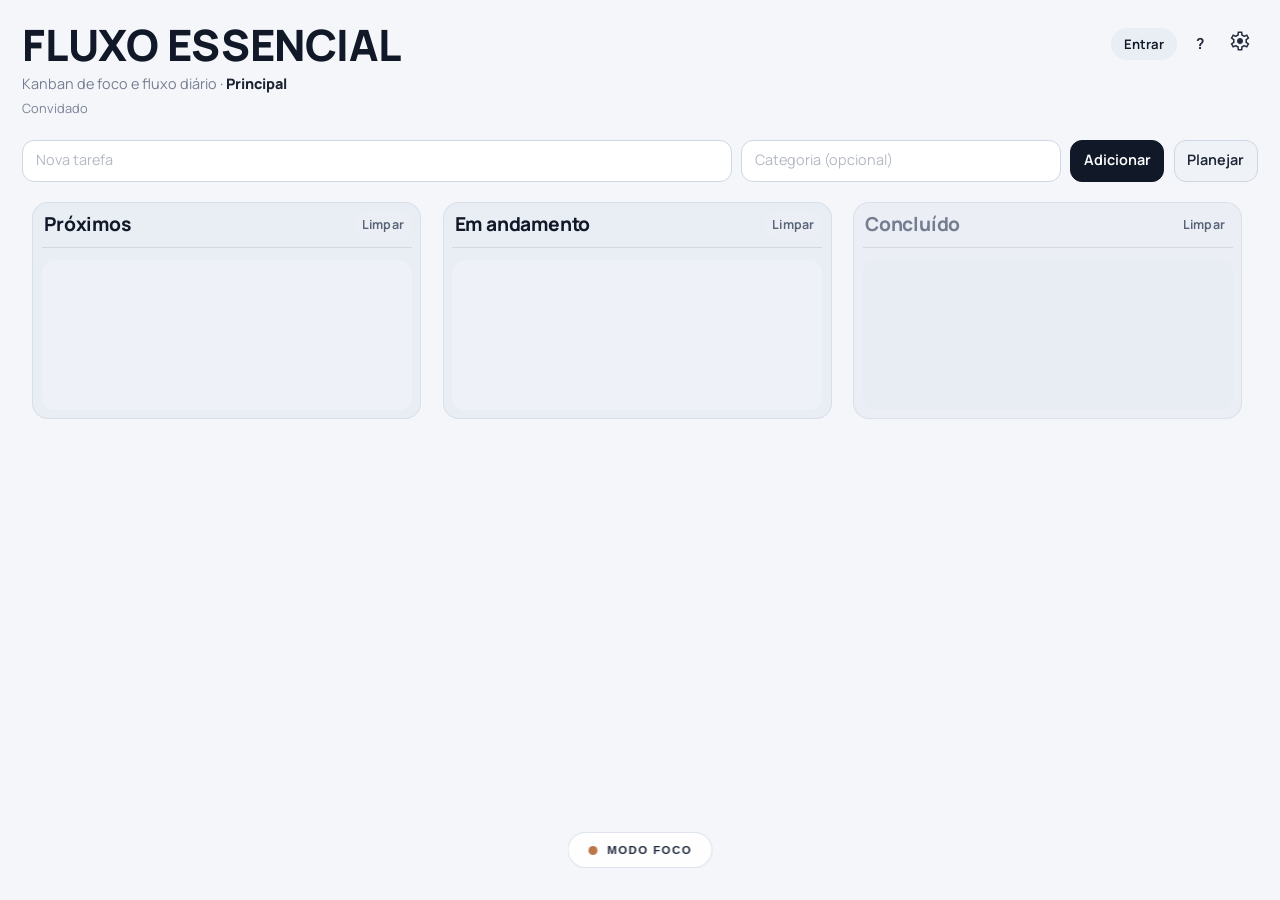
==== index.html @ 1861bd96 "feat: reenable supabase auth and scalable kanban cloud sync" ====
﻿<!doctype html>
<html lang="pt-BR">
<head>
  <meta charset="UTF-8" />
  <meta name="viewport" content="width=device-width, initial-scale=1.0" />
  <title>Fluxo Essencial</title>
  <link rel="preconnect" href="https://fonts.googleapis.com" />
  <link rel="preconnect" href="https://fonts.gstatic.com" crossorigin />
  <link href="https://fonts.googleapis.com/css2?family=Manrope:wght@400;500;600;700;800&display=swap" rel="stylesheet" />
  <link href="https://fonts.googleapis.com/css2?family=Material+Symbols+Outlined:wght@300&display=swap" rel="stylesheet" />
  <link rel="stylesheet" href="style.css" />
</head>
<body>
  <main class="app">
    <div class="app-top">
      <header class="topbar">
        <div>
          <h1>Fluxo Essencial</h1>
          <p class="subtitle">Kanban de foco e fluxo diário · <span id="board-name">Principal</span></p>
          <p id="auth-status" class="auth-status">Convidado</p>
        </div>
        <div class="header-actions">
          <button id="auth-toggle" type="button" class="auth-btn" aria-label="Abrir autenticação">Entrar</button>
          <button id="help-toggle" type="button" class="theme-btn" aria-label="Ajuda" aria-expanded="false">?</button>
          <div class="settings-wrap">
            <button id="settings-toggle" type="button" class="theme-btn" aria-label="Configurações" aria-expanded="false" aria-haspopup="true">
              <span class="material-symbols-outlined">settings</span>
            </button>
            <div id="settings-menu" class="settings-menu" hidden>
              <div class="settings-group">
                <p class="settings-title">Kanban</p>
                <button id="board-toggle" type="button" class="settings-item" aria-label="Abrir tabelas">Tabelas</button>
                <button id="settings-columns-toggle" type="button" class="settings-item" aria-label="Abrir colunas">Colunas</button>
              </div>
              <div class="settings-separator"></div>
              <div class="settings-group">
                <p class="settings-title">Aparência</p>
                <button id="theme-toggle" type="button" class="settings-item" aria-label="Alternar tema" aria-pressed="false">
                  <span id="theme-icon" class="material-symbols-outlined">dark_mode</span>
                  <span>Tema</span>
                  <span id="theme-label" class="settings-theme-state">Dark</span>
                </button>
              </div>
            </div>
          </div>
        </div>
      </header>

      <form id="task-form" class="task-form" autocomplete="off">
        <input id="task-title" name="title" type="text" placeholder="Nova tarefa" maxlength="120" />
        <input id="task-description" name="description" type="text" placeholder="Categoria (opcional)" maxlength="240" />
        <button type="submit">Adicionar</button>
        <button id="ia-generate-btn" type="button">Planejar</button>
      </form>
    </div>

    <div class="app-main-scroll">
      <section class="board" aria-label="Fluxo Essencial">
        <article class="column" data-column="todo">
          <div class="column-head">
            <h2>Próximos</h2>
            <button type="button" class="clear-column-btn" data-action="clear-column" data-column="todo">Limpar</button>
          </div>
          <div class="task-list" id="todo-list"></div>
        </article>

        <article class="column" data-column="inprogress">
          <div class="column-head">
            <h2>Em andamento</h2>
            <button type="button" class="clear-column-btn" data-action="clear-column" data-column="inprogress">Limpar</button>
          </div>
          <div class="task-list" id="inprogress-list"></div>
        </article>

        <article class="column" data-column="done">
          <div class="column-head">
            <h2>Concluído</h2>
            <button type="button" class="clear-column-btn" data-action="clear-column" data-column="done">Limpar</button>
          </div>
          <div class="task-list" id="done-list"></div>
        </article>
      </section>
    </div>

  </main>

  <div class="focus-wrap">
    <button id="focus-toggle" type="button" class="focus-btn" aria-pressed="false">
      <span class="dot"></span>
      <span id="focus-label">Modo Foco</span>
    </button>
  </div>

  <div id="ai-modal-overlay" class="modal-overlay" hidden>
    <section class="ai-modal" role="dialog" aria-modal="true" aria-labelledby="ai-modal-title">
      <div class="ai-modal-head">
        <h2 id="ai-modal-title">Planejar com IA</h2>
        <button id="ai-close-btn" type="button" class="icon-close" aria-label="Fechar modal">×</button>
      </div>
      <p>Descreva o que você quer fazer</p>
      <textarea id="ai-plan-input" rows="7" placeholder="Ex: !criar API (manhã) @joao #backend +05-04-2026; estudar node (noite)"></textarea>
      <div class="ai-modal-actions">
        <button id="ai-cancel-btn" type="button" class="secondary">Cancelar</button>
        <button id="ai-generate-confirm-btn" type="button" class="primary">Adicionar tarefas</button>
      </div>
    </section>
  </div>

  <div id="boards-overlay" class="boards-overlay" hidden>
    <aside class="boards-panel" role="dialog" aria-modal="true" aria-labelledby="boards-title">
      <div class="boards-head">
        <h2 id="boards-title">Tabelas</h2>
        <button id="boards-close" type="button" class="icon-close" aria-label="Fechar tabelas">×</button>
      </div>
      <div id="boards-tables-section">
        <div id="boards-list" class="boards-list"></div>
        <div class="boards-create">
          <input id="new-board-input" type="text" placeholder="Nova tabela" maxlength="60" />
          <button id="create-board-btn" type="button">+ Nova tabela</button>
        </div>
      </div>
      <div id="boards-columns-section" class="boards-columns">
        <h3>Colunas da tabela ativa</h3>
        <div id="columns-list" class="boards-list"></div>
        <div class="boards-create">
          <input id="new-column-input" type="text" placeholder="Nova coluna" maxlength="40" />
          <button id="create-column-btn" type="button">+ Nova coluna</button>
        </div>
      </div>
      <div id="boards-backup-section" class="boards-backup">
        <button id="export-backup-btn" type="button">Exportar backup</button>
        <button id="import-backup-btn" type="button">Importar backup</button>
        <input id="backup-file-input" type="file" accept="application/json" hidden />
      </div>
      <p id="backup-status" class="backup-status" aria-live="polite"></p>
    </aside>
  </div>

  <div id="task-modal-overlay" class="modal-overlay" hidden>
    <section class="ai-modal" role="dialog" aria-modal="true" aria-labelledby="task-modal-title">
      <div class="ai-modal-head">
        <h2 id="task-modal-title">Editar tarefa</h2>
        <button id="task-modal-close" type="button" class="icon-close" aria-label="Fechar edição">×</button>
      </div>
      <div class="task-modal-fields">
        <label>
          Título
          <input id="task-edit-title" type="text" maxlength="120" placeholder="Revisar fluxo de caixa" />
        </label>
        <label>
          Categoria
          <input id="task-edit-category" type="text" maxlength="60" placeholder="Financeiro" />
        </label>
        <label>
          Responsável
          <input id="task-edit-assignee" type="text" maxlength="60" placeholder="ana" />
        </label>
        <label>
          Tags (separe por vírgula)
          <input id="task-edit-tags" type="text" maxlength="120" placeholder="financas, urgente" />
        </label>
        <label>
          Data
          <input id="task-edit-deadline" type="text" maxlength="32" placeholder="02041998" />
        </label>
        <label>
          Finalizado em
          <input id="task-edit-completed-at" type="text" maxlength="32" placeholder="02041998" />
        </label>
        <label>
          Prioridade
          <select id="task-edit-priority">
            <option value="normal">Normal</option>
            <option value="high">Importante</option>
          </select>
        </label>
      </div>
      <div class="ai-modal-actions">
        <button id="task-modal-cancel" type="button" class="secondary">Cancelar</button>
        <button id="task-modal-save" type="button" class="primary">Salvar</button>
      </div>
    </section>
  </div>

  <div id="help-modal-overlay" class="modal-overlay" hidden>
    <section class="ai-modal" role="dialog" aria-modal="true" aria-labelledby="help-modal-title">
      <div class="ai-modal-head">
        <h2 id="help-modal-title">Ajuda rápida</h2>
        <button id="help-close-btn" type="button" class="icon-close" aria-label="Fechar ajuda">×</button>
      </div>
      <ul class="help-list">
        <li>Separe tarefas com <code class="cmd-sep">;</code></li>
        <li>Use <code class="cmd-progress">!</code> no começo para ir para <strong>Em andamento</strong></li>
        <li>Use <code class="cmd-priority">!!</code> para marcar prioridade alta</li>
        <li>Use <code class="cmd-category">(categoria)</code> para definir a categoria</li>
        <li>Use <code class="cmd-assignee">@responsavel</code> para responsável</li>
        <li>Use <code class="cmd-tag">#tag</code> para tags</li>
        <li>Use <code class="cmd-date">+data</code> para Data (DD-MM-AAAA)</li>
      </ul>
      <p class="help-example">Exemplo: <code>!criar API (manhã) @joao #backend +05-04-2026</code></p>
      <div class="help-actions">
        <p class="help-export-note">Gere tarefas automaticamente com IA usando este formato:</p>
        <button id="help-export-prompt-btn" type="button" class="help-export-btn">Copiar prompt para IA</button>
      </div>
    </section>
  </div>

  <div id="auth-modal-overlay" class="modal-overlay" hidden>
    <section class="ai-modal" role="dialog" aria-modal="true" aria-labelledby="auth-modal-title">
      <div class="ai-modal-head">
        <h2 id="auth-modal-title">Entrar</h2>
        <button id="auth-close-btn" type="button" class="icon-close" aria-label="Fechar autenticação">×</button>
      </div>
      <p id="auth-modal-subtitle">Acesse sua conta para sincronizar suas tarefas.</p>
      <form id="auth-form" class="auth-form">
        <label>
          E-mail
          <input id="auth-email" type="email" placeholder="voce@email.com" required />
        </label>
        <label>
          Senha
          <input id="auth-password" type="password" placeholder="••••••••" minlength="6" required />
        </label>
        <p id="auth-error" class="auth-error" aria-live="polite"></p>
      </form>
      <div class="auth-toggle">
        <span id="auth-toggle-text">Ainda não tem conta?</span>
        <button id="auth-mode-btn" type="button">Criar conta</button>
      </div>
      <div class="ai-modal-actions">
        <button id="auth-cancel-btn" type="button" class="secondary">Cancelar</button>
        <button id="auth-submit-btn" type="button" class="primary">Entrar</button>
      </div>
    </section>
  </div>

  <script type="module" src="src/app.js"></script>
</body>
</html>
---- style.css ----
:root {
  --ui-scale: 1;
  --background: #f4f6fa;
  --background-accent: #f4f6fa;
  --surface-low: #e9edf4;
  --surface-card: #ffffff;
  --surface-hover: #f4f7fc;
  --text: #111827;
  --text-muted: #667085;
  --chip-bg: #e3e8f1;
  --primary: #111827;
  --line-soft: #cfd7e4;
  --focus-chip-bg: rgba(255, 255, 255, 0.95);
  --focus-chip-border: #d1d8e5;
  --focus-chip-text: #162033;
  --focus-dot: #b86f3d;
  --list-bg: #eef2f8;
  --list-done-bg: #e8edf4;
  --done-task-bg: #edf2f8;
  --chip-category-bg: #e9edf3;
  --chip-category-text: #344054;
  --chip-assignee-bg: #e4eefc;
  --chip-assignee-text: #1d4f91;
  --chip-tag-bg: #efe8ff;
  --chip-tag-text: #5a3d9a;
  --chip-deadline-bg: #4a3328;
  --chip-deadline-text: #ffc79f;
  --chip-completed-bg: #2e4b34;
  --chip-completed-text: #b9f5c4;
}

* {
  box-sizing: border-box;
}

button {
  transition: background-color 120ms ease, border-color 120ms ease, color 120ms ease;
}

button:focus-visible {
  outline: 2px solid color-mix(in srgb, var(--line-soft) 75%, transparent);
  outline-offset: 2px;
}

[hidden] {
  display: none !important;
}

body {
  margin: 0;
  height: 100vh;
  font-family: "Manrope", sans-serif;
  line-height: 1.45;
  color: var(--text);
  background: var(--background);
  overflow: hidden;
  -webkit-font-smoothing: antialiased;
  -moz-osx-font-smoothing: grayscale;
  text-rendering: optimizeLegibility;
  transition: background-color 0.2s ease, color 0.2s ease;
}

body.dark {
  --background: #111214;
  --background-accent: #111214;
  --surface-low: #1a1b1f;
  --surface-card: #212329;
  --surface-hover: #2a2d34;
  --text: #eef2f8;
  --text-muted: #9ca6b6;
  --chip-bg: #2c313a;
  --primary: #d9dee8;
  --line-soft: #3a3d46;
  --focus-chip-bg: rgba(28, 30, 36, 0.92);
  --focus-chip-border: #3f434d;
  --focus-chip-text: #e5ebf5;
  --focus-dot: #d98a52;
  --list-bg: #1c1e23;
  --list-done-bg: #181a1f;
  --done-task-bg: #1d1f25;
  --chip-category-bg: #2b3240;
  --chip-category-text: #c7d2e5;
  --chip-assignee-bg: #263a56;
  --chip-assignee-text: #a9c8ff;
  --chip-tag-bg: #332c4a;
  --chip-tag-text: #ccb8ff;
  --chip-deadline-bg: #4a3328;
  --chip-deadline-text: #ffc79f;
  --chip-completed-bg: #21402a;
  --chip-completed-text: #9ce4af;
}

.material-symbols-outlined {
  font-variation-settings: "FILL" 0, "wght" 300, "GRAD" 0, "opsz" 24;
}

.app {
  width: min(1280px, 100%);
  margin: 0 auto;
  padding: 1.45rem 1.4rem 6.2rem;
  height: 100vh;
  display: grid;
  grid-template-rows: auto minmax(0, 1fr);
  gap: 0.22rem;
}

.app-top {
  display: grid;
  gap: 0.45rem;
  flex-shrink: 0;
}

.app-main-scroll {
  min-height: 0;
  overflow-y: auto;
  overflow-x: hidden;
  padding-top: 0;
  padding-right: 0.35rem;
  scrollbar-gutter: stable both-edges;
  scrollbar-width: thin;
  scrollbar-color: color-mix(in srgb, var(--line-soft) 38%, transparent) transparent;
}

.app-main-scroll::-webkit-scrollbar {
  width: 8px;
}

.app-main-scroll::-webkit-scrollbar-track {
  background: transparent;
}

.app-main-scroll::-webkit-scrollbar-thumb {
  background: color-mix(in srgb, var(--line-soft) 32%, transparent);
  border-radius: 999px;
  border: 2px solid transparent;
  background-clip: padding-box;
}

.app-main-scroll::-webkit-scrollbar-thumb:hover {
  background: color-mix(in srgb, var(--line-soft) 48%, transparent);
}

.topbar {
  display: flex;
  justify-content: space-between;
  align-items: flex-start;
  flex-wrap: wrap;
  margin-bottom: 0.9rem;
  gap: 0.7rem;
  position: relative;
  z-index: 10;
  background: transparent;
  padding: 0;
}

.header-actions {
  display: inline-flex;
  align-items: center;
  gap: 0.4rem;
}

#help-toggle {
  width: 2rem;
  height: 2rem;
  display: inline-grid;
  place-items: center;
  font-size: 0.95rem;
  font-weight: 700;
  line-height: 1;
  border-radius: 999px;
  background: transparent;
  border: none;
  color: color-mix(in srgb, var(--text) 78%, var(--text-muted));
}

#help-toggle:hover {
  background: color-mix(in srgb, var(--surface-low) 86%, var(--surface-card));
  color: var(--text);
}

h1 {
  margin: 0;
  font-size: clamp(2rem, 2.2vw + 1rem, 2.7rem);
  line-height: 1.04;
  letter-spacing: -0.01em;
  font-weight: 800;
  text-transform: uppercase;
  color: var(--text);
}

.subtitle {
  margin: 0.35rem 0 0;
  font-size: 0.9rem;
  color: color-mix(in srgb, var(--text-muted) 90%, white 10%);
}

.auth-status {
  margin: 0.3rem 0 0;
  font-size: 0.8rem;
  color: color-mix(in srgb, var(--text-muted) 86%, white 8%);
}

#board-name {
  color: color-mix(in srgb, var(--text) 88%, var(--text-muted));
  font-weight: 800;
}

.theme-btn,
.auth-btn {
  border: none;
  border-radius: 999px;
  font: inherit;
  cursor: pointer;
  transition: background-color 0.18s ease, color 0.18s ease;
}

.theme-btn {
  background: transparent;
  color: color-mix(in srgb, var(--text) 78%, var(--text-muted));
  padding: 0.36rem;
  border: none;
}

.theme-btn:hover {
  background: color-mix(in srgb, var(--surface-low) 86%, var(--surface-card));
  color: var(--text);
}

.auth-btn {
  background: var(--surface-low);
  color: color-mix(in srgb, var(--text) 90%, var(--primary));
  padding: 0.42rem 0.82rem;
  font-size: 0.82rem;
  font-weight: 650;
}

.auth-btn:hover {
  background: color-mix(in srgb, var(--surface-low) 78%, var(--surface-card));
}

.settings-wrap {
  position: relative;
}

.settings-menu {
  position: absolute;
  top: calc(100% + 0.35rem);
  right: 0;
  width: 188px;
  padding: 0.42rem;
  border-radius: 12px;
  background: color-mix(in srgb, var(--surface-card) 92%, var(--surface-low));
  border: 1px solid color-mix(in srgb, var(--line-soft) 52%, transparent);
  box-shadow: 0 12px 22px rgba(0, 0, 0, 0.18);
  display: grid;
  gap: 0.32rem;
  z-index: 90;
}

.settings-group {
  display: grid;
  gap: 0.18rem;
}

.settings-title {
  margin: 0;
  padding: 0.12rem 0.36rem 0.14rem;
  font-size: 0.68rem;
  letter-spacing: 0.08em;
  text-transform: uppercase;
  font-weight: 760;
  color: color-mix(in srgb, var(--text) 64%, var(--text-muted));
}

.settings-separator {
  height: 1px;
  background: color-mix(in srgb, var(--line-soft) 52%, transparent);
  z-index: 40;
}

.settings-item {
  border: none;
  border-radius: 8px;
  background: transparent;
  color: color-mix(in srgb, var(--text) 86%, var(--text-muted));
  font: inherit;
  font-size: 0.82rem;
  font-weight: 620;
  line-height: 1.2;
  padding: 0.42rem 0.5rem;
  display: inline-flex;
  align-items: center;
  justify-content: flex-start;
  gap: 0.36rem;
  text-align: left;
  cursor: pointer;
}

.settings-item .material-symbols-outlined {
  font-size: 1rem;
}

.settings-item:hover {
  background: color-mix(in srgb, var(--surface-low) 84%, var(--surface-card));
  color: var(--text);
}

.settings-theme-state {
  margin-left: auto;
  font-size: 0.68rem;
  font-weight: 760;
  letter-spacing: 0.06em;
  text-transform: uppercase;
  color: color-mix(in srgb, var(--text) 70%, var(--text-muted));
}

.task-form {
  display: grid;
  grid-template-columns: minmax(320px, 1fr) minmax(220px, 320px) auto auto;
  gap: 0.58rem;
  margin-bottom: 1rem;
  position: relative;
  z-index: 9;
  background: transparent;
  padding: 0;
}

.task-form input,
.task-form button,
.ghost-btn,
.import-btn {
  border: 1px solid var(--line-soft);
  border-radius: 12px;
  background: var(--surface-card);
  color: var(--text);
  font: inherit;
  font-size: 0.9rem;
  padding: 0.62rem 0.78rem;
}

.task-form input,
.boards-create input,
.board-edit-row input,
.task-edit-input,
.ai-modal textarea,
.auth-form input {
  outline: 1px solid transparent;
}

.task-form input:focus,
.boards-create input:focus,
.board-edit-row input:focus,
.task-edit-input:focus,
.ai-modal textarea:focus,
.auth-form input:focus {
  outline: 1px solid var(--line-soft);
}

.task-form button {
  font-weight: 650;
  color: color-mix(in srgb, var(--text-muted) 88%, white 8%);
  cursor: pointer;
  white-space: nowrap;
}

.task-form button:hover {
  background: var(--surface-hover);
}

body.dark .task-form input {
  background: color-mix(in srgb, var(--surface-low) 90%, var(--surface-card));
  border-color: color-mix(in srgb, var(--line-soft) 42%, transparent);
}

#task-form button[type="submit"] {
  background: var(--text);
  color: var(--surface-card);
  border-color: var(--text);
  transition: background-color 120ms ease, border-color 120ms ease;
}

#task-form button[type="submit"]:hover {
  background: color-mix(in srgb, var(--text) 90%, white 10%);
  border-color: color-mix(in srgb, var(--text) 90%, white 10%);
}

body.dark #task-form button[type="submit"]:hover {
  background: color-mix(in srgb, var(--text) 88%, black 12%);
  border-color: color-mix(in srgb, var(--text) 88%, black 12%);
}

#task-form button[type="submit"]:active {
  background: color-mix(in srgb, var(--text) 90%, black 10%);
  border-color: color-mix(in srgb, var(--text) 90%, black 10%);
}

#task-form button[type="submit"]:focus-visible {
  outline: 2px solid color-mix(in srgb, var(--line-soft) 80%, transparent);
  outline-offset: 2px;
}

#ia-generate-btn {
  background: color-mix(in srgb, var(--surface-low) 72%, var(--surface-card));
  color: color-mix(in srgb, var(--text) 84%, var(--text-muted));
}

body.dark #ia-generate-btn {
  border-color: color-mix(in srgb, var(--line-soft) 42%, transparent);
}

#ia-generate-btn:hover {
  background: color-mix(in srgb, var(--surface-low) 86%, var(--surface-card));
  color: var(--text);
}

body.dark #ia-generate-btn:hover {
  background: color-mix(in srgb, var(--surface-low) 78%, var(--surface-card));
  color: var(--text);
}

.data-actions {
  display: flex;
  justify-content: flex-end;
  gap: 0.55rem;
  margin: 0 0 1.15rem;
}

.ghost-btn,
.import-btn {
  border-radius: 999px;
  font-size: 0.8rem;
  font-weight: 640;
  color: color-mix(in srgb, var(--text) 88%, var(--text-muted));
  cursor: pointer;
}

.import-btn {
  display: inline-flex;
  align-items: center;
  gap: 0.35rem;
}

.ghost-btn:hover,
.import-btn:hover {
  background: color-mix(in srgb, var(--surface-low) 74%, var(--surface-card));
}

.board {
  display: grid;
  grid-template-columns: repeat(3, minmax(280px, 1fr));
  gap: 1.35rem;
  align-items: start;
  overflow: visible;
  padding-bottom: 1.4rem;
}

.help-list {
  margin: 0.4rem 0 0;
  padding-left: 1.1rem;
  display: grid;
  gap: 0.3rem;
  font-size: 0.9rem;
  color: color-mix(in srgb, var(--text-muted) 86%, var(--text));
}

.help-list code,
.help-example code {
  font-family: "Manrope", sans-serif;
  font-weight: 700;
  background: color-mix(in srgb, var(--surface-card) 85%, var(--surface-low));
  padding: 0.05rem 0.3rem;
  border-radius: 6px;
}

.help-list .cmd-sep {
  color: color-mix(in srgb, var(--text) 84%, var(--text-muted));
}

.help-list .cmd-progress,
.help-list .cmd-priority {
  color: color-mix(in srgb, #c64f5b 72%, var(--text));
}

.help-list .cmd-category {
  color: var(--chip-category-text);
  background: var(--chip-category-bg);
}

.help-list .cmd-assignee {
  color: var(--chip-assignee-text);
  background: var(--chip-assignee-bg);
}

.help-list .cmd-tag {
  color: var(--chip-tag-text);
  background: var(--chip-tag-bg);
}

.help-list .cmd-date {
  color: var(--chip-deadline-text);
  background: var(--chip-deadline-bg);
}

.help-example {
  margin: 0.7rem 0 0;
  font-size: 0.86rem;
  color: color-mix(in srgb, var(--text-muted) 80%, var(--text));
}

.help-actions {
  margin-top: 0.9rem;
  display: flex;
  flex-direction: column;
  align-items: flex-start;
  gap: 0.45rem;
}

.help-export-note {
  margin: 0;
  font-size: 0.82rem;
  color: color-mix(in srgb, var(--text-muted) 84%, var(--text));
}

.help-export-btn {
  border: none;
  border-radius: 10px;
  background: color-mix(in srgb, var(--surface-low) 86%, var(--surface-card));
  color: color-mix(in srgb, var(--text) 88%, var(--text-muted));
  font: inherit;
  font-size: 0.84rem;
  font-weight: 660;
  padding: 0.5rem 0.75rem;
  cursor: pointer;
}

.help-export-btn:hover {
  background: color-mix(in srgb, var(--surface-low) 74%, var(--surface-card));
  color: var(--text);
}

.column {
  display: flex;
  flex-direction: column;
  gap: 0.72rem;
  padding: 0.52rem;
  border-radius: 16px;
  background: var(--surface-low);
  border: 1px solid color-mix(in srgb, var(--line-soft) 62%, transparent);
  box-shadow: none;
  min-height: 0;
}

.column-head {
  display: flex;
  align-items: center;
  justify-content: space-between;
  gap: 0.6rem;
  padding-bottom: 0.52rem;
  border-bottom: 1px solid color-mix(in srgb, var(--line-soft) 56%, transparent);
}

body:not(.dark) .column-head {
  border-bottom-color: color-mix(in srgb, var(--line-soft) 86%, transparent);
}

.column h2 {
  margin: 0;
  padding: 0 0.15rem;
  font-size: 1.2rem;
  font-weight: 760;
  letter-spacing: -0.01em;
  text-transform: none;
  color: var(--text);
}

.column[data-column="inprogress"] h2 {
  color: var(--text);
}

.column[data-column="inprogress"] {
  border-color: color-mix(in srgb, var(--line-soft) 62%, transparent);
}

.column[data-column="done"] h2 {
  color: color-mix(in srgb, var(--text-muted) 92%, var(--text));
  opacity: 0.84;
}

.column[data-column="inprogress"] .task-list {
  border: none;
  box-shadow: none;
}

body.dark .column {
  background: color-mix(in srgb, var(--surface-low) 90%, var(--surface-card));
  border-color: #2b2f37;
}

body.dark .task-list {
  background: color-mix(in srgb, var(--surface-low) 90%, var(--surface-card));
  box-shadow: none;
}

.column[data-column="done"] {
  background: color-mix(in srgb, var(--surface-low) 86%, var(--background));
  border-color: color-mix(in srgb, var(--line-soft) 56%, transparent);
  box-shadow: none;
}

body.dark .column[data-column="done"] {
  background: color-mix(in srgb, var(--surface-low) 90%, var(--surface-card));
  border-color: #2b2f37;
}

.task-list {
  min-height: 0;
  height: auto;
  background: var(--list-bg);
  border-radius: 13px;
  padding: 1rem;
  display: flex;
  flex-direction: column;
  gap: 0.72rem;
  position: relative;
  border: none;
  box-shadow: none;
  overflow: visible;
}

.task-list:empty {
  min-height: 150px;
}

.task-list.task-list-capped {
  overflow-y: auto;
  overflow-x: hidden;
  scrollbar-width: thin;
  scrollbar-color: color-mix(in srgb, var(--line-soft) 36%, transparent) transparent;
}

.task-list.task-list-capped::-webkit-scrollbar {
  width: 6px;
}

.task-list.task-list-capped::-webkit-scrollbar-track {
  background: transparent;
}

.task-list.task-list-capped::-webkit-scrollbar-thumb {
  background: color-mix(in srgb, var(--line-soft) 32%, transparent);
  border-radius: 999px;
}

.task-list.task-list-capped::-webkit-scrollbar-thumb:hover {
  background: color-mix(in srgb, var(--line-soft) 48%, transparent);
}

.column[data-column="done"] .task-list {
  background: var(--list-done-bg);
}

body.dark .column[data-column="done"] .task-list {
  background: color-mix(in srgb, var(--surface-low) 90%, var(--surface-card));
}

.task-list.drag-over {
  background: color-mix(in srgb, var(--surface-low) 66%, var(--surface-card));
}

.task {
  background: var(--surface-card);
  border-radius: 10px;
  padding: 0.8rem 0.85rem;
  cursor: grab;
  border: 1px solid color-mix(in srgb, var(--line-soft) 72%, transparent);
  box-shadow: 0 1px 3px rgba(15, 23, 40, 0.06);
  transition: background-color 0.15s ease, border-color 0.15s ease;
}

.task:hover {
  background: var(--surface-hover);
  border-color: color-mix(in srgb, var(--line-soft) 95%, transparent);
}

body.dark .task {
  background: color-mix(in srgb, var(--surface-low) 82%, var(--surface-card));
  border-color: color-mix(in srgb, var(--line-soft) 72%, transparent);
  box-shadow: none;
}

body.dark .task:hover {
  background: color-mix(in srgb, var(--surface-low) 76%, var(--surface-card));
  border-color: color-mix(in srgb, var(--line-soft) 88%, transparent);
}

.column[data-column="done"] .task {
  background: var(--done-task-bg);
}

body.dark .column[data-column="done"] .task {
  background: color-mix(in srgb, var(--surface-low) 82%, var(--surface-card));
  border-color: color-mix(in srgb, var(--line-soft) 72%, transparent);
}

body.dark .column[data-column="done"] .task:hover {
  background: color-mix(in srgb, var(--surface-low) 76%, var(--surface-card));
  border-color: color-mix(in srgb, var(--line-soft) 88%, transparent);
}

.column[data-column="done"] .task-title {
  color: color-mix(in srgb, var(--text-muted) 82%, var(--text));
  opacity: 0.9;
}

.column[data-column="done"] .task-chip {
  opacity: 0.66;
}

.task.dragging {
  transform: scale(0.985);
  opacity: 0.78;
}

.task.drop-indicator {
  position: relative;
}

.task.drop-indicator::before {
  content: "";
  position: absolute;
  left: 0.3rem;
  right: 0.3rem;
  top: -0.4rem;
  height: 3px;
  border-radius: 999px;
  background: color-mix(in srgb, var(--primary) 86%, var(--text));
}

.task-list.drop-at-end::after {
  content: "";
  display: block;
  height: 3px;
  border-radius: 999px;
  background: color-mix(in srgb, var(--primary) 86%, var(--text));
}

.task-title {
  margin: 0;
  font-size: 1rem;
  line-height: 1.35;
  font-weight: 700;
}

.task-title-btn {
  width: 100%;
  border: none;
  padding: 0;
  margin: 0;
  background: transparent;
  text-align: left;
  color: inherit;
  cursor: pointer;
}

.task-meta {
  margin-top: 0.52rem;
  display: flex;
  flex-wrap: wrap;
  gap: 0.3rem;
}

.task-chip {
  display: inline-flex;
  align-items: center;
  padding: 0.26rem 0.46rem;
  border-radius: 999px;
  font-size: 0.68rem;
  line-height: 1;
  letter-spacing: 0.02em;
  color: var(--chip-category-text);
  background: var(--chip-category-bg);
  border: 1px solid color-mix(in srgb, var(--line-soft) 62%, transparent);
  font-weight: 700;
}

.task-category {
  text-transform: uppercase;
}

.task-assignee {
  color: var(--chip-assignee-text);
  background: var(--chip-assignee-bg);
}

.task-tag {
  color: var(--chip-tag-text);
  background: var(--chip-tag-bg);
}

.task-deadline {
  color: var(--chip-deadline-text);
  background: var(--chip-deadline-bg);
}

.task-completed-date {
  color: var(--chip-completed-text);
  background: var(--chip-completed-bg);
}

.task-edit-row {
  display: flex;
  gap: 0.38rem;
}

.task-edit-input {
  flex: 1;
  border: none;
  border-radius: 8px;
  background: color-mix(in srgb, var(--surface-low) 90%, var(--surface-card));
  color: var(--text);
  font: inherit;
  font-size: 0.9rem;
  padding: 0.45rem 0.55rem;
}

.task-edit-row button {
  border: none;
  border-radius: 8px;
  background: color-mix(in srgb, var(--surface-low) 88%, var(--surface-card));
  color: color-mix(in srgb, var(--primary) 88%, var(--text));
  font: inherit;
  font-size: 0.78rem;
  padding: 0.34rem 0.5rem;
  cursor: pointer;
}

.task-edit-row button:hover {
  background: color-mix(in srgb, var(--surface-low) 76%, var(--surface-card));
}

.task.done .task-title {
  text-decoration: line-through;
  opacity: 0.52;
}

.task-actions {
  margin-top: 0.7rem;
  display: flex;
  gap: 0.32rem;
  opacity: 0;
  pointer-events: none;
  transition: opacity 0.18s ease;
}

.task:hover .task-actions,
.task:focus-within .task-actions {
  opacity: 1;
  pointer-events: auto;
}

.task-actions button {
  border: none;
  background: color-mix(in srgb, var(--surface-low) 84%, var(--surface-card));
  color: var(--text);
  border-radius: 8px;
  padding: 0.28rem 0.48rem;
  font-size: 0.77rem;
  cursor: pointer;
}

.task-actions button:hover {
  background: color-mix(in srgb, var(--surface-low) 68%, var(--surface-card));
}

.task-actions button:active {
  background: color-mix(in srgb, var(--surface-low) 60%, var(--surface-card));
}

.task-actions .delete {
  color: #c35763;
}

.task-actions .delete:hover,
.task-actions .delete:active {
  color: #d46572;
}

.task-actions .comment {
  font-size: 0.8rem;
  opacity: 0.82;
  padding: 0.22rem 0.38rem;
  line-height: 1;
}

.task-actions .comment:hover {
  opacity: 1;
}

.task-comments {
  display: none;
  margin-top: 0.6rem;
  padding-top: 0.55rem;
  border-top: 1px solid color-mix(in srgb, var(--line-soft) 52%, transparent);
  gap: 0.45rem;
}

.task-comments.open {
  display: grid;
}

.task-comments-list {
  display: grid;
  gap: 0.3rem;
}

.task-comment-item {
  margin: 0;
  display: grid;
  grid-template-columns: minmax(0, 1fr) auto;
  align-items: start;
  gap: 0.4rem;
}

.task-comment-text,
.task-comment-empty {
  margin: 0;
  font-size: 0.78rem;
  color: color-mix(in srgb, var(--text) 84%, var(--text-muted));
}

.task-comment-delete {
  border: none;
  border-radius: 6px;
  background: transparent;
  color: color-mix(in srgb, var(--text-muted) 82%, var(--text));
  font: inherit;
  font-size: 0.82rem;
  line-height: 1;
  padding: 0.08rem 0.24rem;
  cursor: pointer;
}

.task-comment-delete:hover {
  background: color-mix(in srgb, var(--surface-low) 84%, var(--surface-card));
  color: #c35b67;
}

.task-comment-mention {
  display: inline-flex;
  align-items: center;
  padding: 0.1rem 0.34rem;
  border-radius: 999px;
  background: var(--chip-assignee-bg);
  color: var(--chip-assignee-text);
  font-weight: 700;
  line-height: 1.1;
}

.task-comment-form {
  display: grid;
  grid-template-columns: minmax(0, 1fr) auto;
  gap: 0.35rem;
}

.task-comment-input-wrap {
  display: inline-flex;
  align-items: center;
  gap: 0.32rem;
  border-radius: 8px;
  background: color-mix(in srgb, var(--surface-low) 88%, var(--surface-card));
  padding: 0 0.4rem;
}

.task-comment-prefix {
  font-size: 0.8rem;
  font-weight: 700;
  color: color-mix(in srgb, var(--text) 72%, var(--text-muted));
}

.task-comment-assignee {
  border: none;
  background: transparent;
  color: var(--text);
  font: inherit;
  font-size: 0.78rem;
  width: 4.6rem;
  padding: 0.38rem 0 0.38rem 0.02rem;
  outline: 1px solid transparent;
}

.task-comment-input {
  border: none;
  border-radius: 8px;
  background: transparent;
  color: var(--text);
  font: inherit;
  font-size: 0.8rem;
  padding: 0.38rem 0.1rem;
  outline: 1px solid transparent;
  width: 100%;
}

.task-comment-assignee::placeholder,
.task-comment-input::placeholder {
  color: color-mix(in srgb, var(--text-muted) 88%, var(--text));
}

.task-comment-input:focus {
  outline: none;
}

.task-comment-input-wrap:focus-within {
  outline: 1px solid color-mix(in srgb, var(--line-soft) 72%, transparent);
}

.task-comment-form button {
  border: none;
  border-radius: 8px;
  background: color-mix(in srgb, var(--surface-low) 84%, var(--surface-card));
  color: color-mix(in srgb, var(--text) 88%, var(--text-muted));
  font: inherit;
  font-size: 0.75rem;
  font-weight: 640;
  padding: 0.3rem 0.45rem;
  cursor: pointer;
}

.task-comment-form button:hover {
  background: color-mix(in srgb, var(--surface-low) 70%, var(--surface-card));
  color: var(--text);
}

.task.priority-high .task-title {
  color: #ce5f6d;
}

.task-delete-confirm {
  margin-top: 0.5rem;
  display: none;
  align-items: center;
  justify-content: flex-end;
  gap: 0.35rem;
  font-size: 0.78rem;
  color: color-mix(in srgb, var(--text-muted) 88%, var(--text));
}

.task-delete-confirm.show {
  display: flex;
}

.task-delete-confirm button {
  border: none;
  border-radius: 8px;
  background: color-mix(in srgb, var(--surface-low) 88%, var(--surface-card));
  color: color-mix(in srgb, var(--primary) 88%, var(--text));
  font: inherit;
  font-size: 0.74rem;
  padding: 0.28rem 0.45rem;
  cursor: pointer;
}

.task-delete-confirm button:hover {
  background: color-mix(in srgb, var(--surface-low) 74%, var(--surface-card));
}

.task-delete-confirm .danger {
  color: #a34a58;
}

body:not(.dark) .task-edit-row button,
body:not(.dark) .task-actions button,
body:not(.dark) .task-delete-confirm button {
  background: #dde4ee;
  border: 1px solid #c7d0dc;
  color: #1b2431;
}

body:not(.dark) .task-edit-row button:hover,
body:not(.dark) .task-actions button:hover,
body:not(.dark) .task-delete-confirm button:hover {
  background: #d2dbe8;
  border-color: #b8c3d2;
}

body:not(.dark) .task-actions button:active,
body:not(.dark) .task-delete-confirm button:active {
  background: #c7d2e0;
  border-color: #acb9ca;
}

body:not(.dark) .task-actions .delete,
body:not(.dark) .task-delete-confirm .danger {
  color: #b54352;
}

.focus-wrap {
  position: fixed;
  bottom: 2rem;
  left: 50%;
  transform: translateX(-50%) scale(var(--ui-scale));
  transform-origin: bottom center;
  z-index: 120;
}

.focus-btn {
  border: 1px solid color-mix(in srgb, var(--focus-chip-border) 72%, transparent);
  background: color-mix(in srgb, var(--focus-chip-bg) 92%, transparent);
  backdrop-filter: blur(8px);
  border-radius: 18px;
  padding: 0.68rem 1.22rem;
  display: inline-flex;
  align-items: center;
  gap: 0.64rem;
  text-transform: uppercase;
  letter-spacing: 0.12em;
  font-size: 0.72rem;
  font-weight: 760;
  color: color-mix(in srgb, var(--focus-chip-text) 88%, var(--text-muted));
  cursor: pointer;
  transition: background-color 0.2s ease, border-color 0.2s ease, color 0.2s ease;
}

.focus-btn:hover {
  background: color-mix(in srgb, var(--focus-chip-bg) 86%, var(--surface-card));
  border-color: color-mix(in srgb, var(--focus-chip-border) 64%, transparent);
}

.focus-btn.active {
  background: color-mix(in srgb, var(--focus-chip-bg) 88%, var(--surface-low));
  border-color: color-mix(in srgb, var(--focus-chip-border) 72%, transparent);
  color: color-mix(in srgb, var(--focus-chip-text) 86%, var(--text-muted));
}

.focus-btn .dot {
  width: 9px;
  height: 9px;
  border-radius: 50%;
  background: var(--focus-dot);
  opacity: 0.95;
}

.focus-btn.active .dot {
  background: color-mix(in srgb, var(--text-muted) 72%, var(--focus-chip-border));
  opacity: 0.85;
}

body.focus-mode .task {
  opacity: 1;
  filter: none;
}

body.focus-mode .task-form,
body.focus-mode .data-actions,
body.focus-mode .clear-column-btn {
  display: none;
}

body.focus-mode .topbar {
  filter: blur(2px);
  opacity: 0.72;
  pointer-events: none;
  transition: filter 0.2s ease, opacity 0.2s ease;
}

body.focus-mode .board {
  grid-template-columns: minmax(320px, 760px);
  justify-content: center;
}

body.focus-mode .focus-wrap {
  filter: none;
  opacity: 1;
  transition: opacity 0.2s ease;
}

body.focus-mode .focus-btn {
  background: color-mix(in srgb, var(--focus-chip-bg) 92%, var(--surface-card));
  border-color: color-mix(in srgb, var(--focus-chip-border) 92%, var(--text));
  color: color-mix(in srgb, var(--focus-chip-text) 88%, var(--text-muted));
  box-shadow: 0 6px 18px rgba(0, 0, 0, 0.32);
}

body.focus-mode .column {
  display: none;
}

body.focus-mode .column[data-column="inprogress"],
body.focus-mode .column[data-focus-main="true"] {
  display: flex;
}

body.focus-mode .column[data-column="inprogress"] h2::after,
body.focus-mode .column[data-focus-main="true"] h2::after {
  content: " · foco";
  font-size: 0.72em;
  letter-spacing: 0.1em;
  color: color-mix(in srgb, var(--primary) 72%, var(--text));
}

.focus-btn.pulse {
  animation: focusPulse 300ms ease-out;
}

.modal-overlay {
  position: fixed;
  inset: 0;
  background: rgba(7, 10, 15, 0.62);
  backdrop-filter: blur(2px);
  display: flex;
  align-items: center;
  justify-content: center;
  padding: 1rem;
  z-index: 50;
}

.modal-overlay[hidden],
.boards-overlay[hidden] {
  display: none !important;
}

.boards-overlay {
  position: fixed;
  inset: 0;
  background: rgba(7, 10, 15, 0.5);
  backdrop-filter: blur(1px);
  z-index: 45;
}

.boards-panel {
  position: absolute;
  top: 1rem;
  right: 1.1rem;
  width: min(360px, calc(100vw - 2rem));
  border-radius: 14px;
  background: color-mix(in srgb, var(--surface-card) 92%, var(--surface-low));
  border: 1px solid color-mix(in srgb, var(--line-soft) 36%, transparent);
  padding: 0.8rem;
  box-shadow: 0 14px 28px rgba(6, 10, 8, 0.16);
  font-size: 0.92rem;
  line-height: 1.35;
}

.boards-head {
  display: flex;
  align-items: center;
  justify-content: space-between;
  margin-bottom: 0.5rem;
}

.boards-head h2 {
  margin: 0;
  font-size: 0.78rem;
  text-transform: uppercase;
  letter-spacing: 0.11em;
  font-weight: 760;
  color: color-mix(in srgb, var(--text) 74%, transparent);
}

.clear-column-btn {
  border: none;
  border-radius: 10px;
  background: color-mix(in srgb, var(--surface-low) 90%, var(--surface-card));
  color: color-mix(in srgb, var(--text-muted) 86%, var(--text));
  font: inherit;
  font-size: 0.78rem;
  font-weight: 680;
  letter-spacing: 0.02em;
  padding: 0.24rem 0.48rem;
  cursor: pointer;
}

.clear-column-btn:hover {
  background: color-mix(in srgb, var(--surface-low) 70%, var(--surface-card));
  color: var(--text);
}

.clear-column-btn:active {
  background: color-mix(in srgb, var(--surface-low) 64%, var(--surface-card));
}

.clear-column-btn.confirming {
  color: #8a5757;
}

.boards-list {
  display: flex;
  flex-direction: column;
  gap: 0.34rem;
  margin-bottom: 0.55rem;
  max-height: 44vh;
  overflow-y: auto;
  overflow-x: hidden;
}

.board-item {
  display: grid;
  grid-template-columns: minmax(0, 1fr) auto;
  gap: 0.35rem;
  align-items: center;
  border-radius: 10px;
  padding: 0.16rem;
}

.board-item.active-table {
  padding: 0.24rem;
}

.board-item button {
  border: none;
  border-radius: 9px;
  background: var(--surface-low);
  color: var(--text);
  font: inherit;
  font-size: 0.92rem;
  font-weight: 620;
  line-height: 1.3;
  padding: 0.44rem 0.55rem;
  text-align: left;
  cursor: pointer;
}

.board-item button:hover {
  background: color-mix(in srgb, var(--surface-low) 76%, var(--surface-card));
}

.board-select:hover {
  background: color-mix(in srgb, var(--surface-low) 72%, var(--surface-card));
}

.board-item button.active {
  font-weight: 720;
}

.board-actions {
  display: inline-flex;
  gap: 0.3rem;
}

.board-actions button {
  padding: 0.34rem 0.42rem;
  font-size: 0.76rem;
  font-weight: 640;
}

.board-actions button:hover {
  background: color-mix(in srgb, var(--surface-low) 76%, var(--surface-card));
}

.board-actions button[data-action="delete"],
.board-actions button[data-action="delete-column"] {
  color: #8a5757;
}

.board-actions button:disabled {
  opacity: 0.45;
  cursor: not-allowed;
}

.board-edit-row {
  display: flex;
  gap: 0.35rem;
}

.board-edit-row input {
  flex: 1;
  border: none;
  border-radius: 9px;
  background: var(--surface-low);
  color: var(--text);
  font: inherit;
  font-size: 0.92rem;
  line-height: 1.3;
  padding: 0.42rem 0.55rem;
}

.board-delete-confirm {
  margin-top: 0.2rem;
  display: flex;
  justify-content: flex-end;
  gap: 0.3rem;
  grid-column: 1 / -1;
}

.board-delete-confirm button {
  border: none;
  border-radius: 8px;
  background: var(--surface-low);
  color: var(--text);
  font: inherit;
  font-size: 0.76rem;
  font-weight: 620;
  padding: 0.26rem 0.4rem;
  cursor: pointer;
}

.board-delete-confirm button:hover {
  background: color-mix(in srgb, var(--surface-low) 76%, var(--surface-card));
}

.board-delete-confirm .danger {
  color: #8a5757;
}

.boards-create {
  display: flex;
  gap: 0.35rem;
}

.boards-columns {
  margin-top: 0.55rem;
  padding-top: 0.5rem;
  border-top: 1px solid color-mix(in srgb, var(--line-soft) 42%, transparent);
}

.boards-columns h3 {
  margin: 0 0 0.4rem;
  font-size: 0.72rem;
  font-weight: 760;
  letter-spacing: 0.08em;
  text-transform: uppercase;
  color: color-mix(in srgb, var(--text) 72%, transparent);
}

#columns-list {
  max-height: 28vh;
}

.boards-create input,
.boards-create button {
  border: none;
  border-radius: 9px;
  background: var(--surface-low);
  color: var(--text);
  font: inherit;
  font-size: 0.92rem;
  line-height: 1.3;
  padding: 0.44rem 0.55rem;
}

.boards-create input {
  flex: 1;
}

.boards-create button {
  cursor: pointer;
  color: var(--text);
  background: color-mix(in srgb, var(--surface-low) 90%, var(--surface-card));
}

.boards-create button:hover {
  background: color-mix(in srgb, var(--surface-low) 68%, var(--surface-card));
}

.boards-create button:active {
  background: color-mix(in srgb, var(--surface-low) 60%, var(--surface-card));
}

.boards-backup {
  margin-top: 0.5rem;
  display: flex;
  gap: 0.35rem;
}

.boards-backup button {
  border: none;
  border-radius: 9px;
  background: var(--surface-low);
  color: color-mix(in srgb, var(--text) 88%, var(--text-muted));
  font: inherit;
  font-size: 0.84rem;
  font-weight: 640;
  padding: 0.4rem 0.5rem;
  cursor: pointer;
}

.boards-backup button:hover {
  background: color-mix(in srgb, var(--surface-low) 72%, var(--surface-card));
}

.backup-status {
  min-height: 1.1rem;
  margin: 0.45rem 0 0;
  font-size: 0.8rem;
  line-height: 1.35;
  color: color-mix(in srgb, var(--text-muted) 84%, var(--text));
}

.ai-modal {
  width: min(560px, 100%);
  background: color-mix(in srgb, var(--surface-card) 92%, var(--surface-low));
  border-radius: 16px;
  border: 1px solid color-mix(in srgb, var(--line-soft) 34%, transparent);
  padding: 1rem;
  box-shadow: 0 18px 34px rgba(6, 10, 8, 0.2);
}

.ai-modal-head {
  display: flex;
  align-items: center;
  justify-content: space-between;
  gap: 0.5rem;
}

.ai-modal h2 {
  margin: 0;
  font-size: 1.12rem;
  font-weight: 720;
  color: var(--text);
}

.icon-close {
  border: none;
  background: transparent;
  color: color-mix(in srgb, var(--text-muted) 88%, var(--text));
  width: 2rem;
  height: 2rem;
  border-radius: 999px;
  font-size: 1.35rem;
  line-height: 1;
  cursor: pointer;
}

.icon-close:hover {
  background: color-mix(in srgb, var(--surface-low) 80%, var(--surface-card));
}

.ai-modal p {
  margin: 0.45rem 0 0.76rem;
  font-size: 0.9rem;
  color: color-mix(in srgb, var(--text-muted) 90%, white 8%);
}

.ai-modal textarea {
  width: 100%;
  resize: vertical;
  min-height: 160px;
  border: none;
  border-radius: 12px;
  background: var(--surface-low);
  color: var(--text);
  font: inherit;
  font-size: 0.94rem;
  line-height: 1.4;
  padding: 0.74rem;
}

.auth-form {
  display: flex;
  flex-direction: column;
  gap: 0.8rem;
}

.auth-form label {
  display: grid;
  gap: 0.35rem;
  font-size: 0.8rem;
  color: color-mix(in srgb, var(--text-muted) 82%, transparent);
}

.auth-form input {
  border: none;
  border-radius: 12px;
  background: var(--surface-low);
  color: var(--text);
  font: inherit;
  font-size: 0.94rem;
  padding: 0.63rem 0.74rem;
}

.auth-toggle {
  display: flex;
  align-items: center;
  gap: 0.45rem;
  font-size: 0.8rem;
  color: color-mix(in srgb, var(--text-muted) 78%, transparent);
}

.auth-toggle button {
  border: none;
  background: transparent;
  color: color-mix(in srgb, var(--primary) 86%, var(--text));
  font-weight: 650;
  cursor: pointer;
  padding: 0;
}

.auth-toggle button:hover {
  text-decoration: underline;
}

.auth-error {
  margin: 0;
  min-height: 1.1rem;
  font-size: 0.78rem;
  color: #b46a6a;
}

input::placeholder,
textarea::placeholder {
  color: color-mix(in srgb, var(--text-muted) 80%, transparent);
  opacity: 0.62;
}

.task-modal-fields {
  display: grid;
  gap: 0.6rem;
  margin-top: 0.4rem;
}

.task-modal-fields label {
  display: grid;
  gap: 0.3rem;
  font-size: 0.82rem;
  color: color-mix(in srgb, var(--text-muted) 84%, var(--text));
}

.task-modal-fields input,
.task-modal-fields select {
  border: none;
  border-radius: 10px;
  background: var(--surface-low);
  color: var(--text);
  font: inherit;
  font-size: 0.9rem;
  padding: 0.5rem 0.6rem;
  outline: 1px solid transparent;
}

.task-modal-fields input:focus,
.task-modal-fields select:focus {
  outline: 1px solid var(--line-soft);
}

.ai-modal-actions {
  margin-top: 0.8rem;
  display: flex;
  justify-content: flex-end;
  gap: 0.5rem;
}

.ai-modal-actions button {
  border: none;
  border-radius: 10px;
  font: inherit;
  font-size: 0.88rem;
  font-weight: 650;
  padding: 0.54rem 0.84rem;
  cursor: pointer;
}

.ai-modal-actions .secondary {
  background: color-mix(in srgb, var(--surface-low) 88%, var(--surface-card));
  color: color-mix(in srgb, var(--text-muted) 86%, var(--text));
}

.ai-modal-actions .secondary:hover {
  background: color-mix(in srgb, var(--surface-low) 74%, var(--surface-card));
}

.ai-modal-actions .primary {
  background: var(--text);
  color: var(--surface-card);
}

.ai-modal-actions .primary:hover {
  background: color-mix(in srgb, var(--text) 90%, white 10%);
}

@keyframes focusPulse {
  0% {
    transform: scale(1);
    filter: brightness(1);
  }
  45% {
    transform: scale(1.03);
    filter: brightness(1.16);
  }
  100% {
    transform: scale(1);
    filter: brightness(1);
  }
}

@media (max-width: 1100px) {
  .app {
    width: 100%;
    height: auto;
    min-height: 100vh;
    display: block;
  }

  body {
    height: auto;
    min-height: 100vh;
    overflow-y: auto;
    overflow-x: hidden;
  }

  .app-main-scroll {
    min-height: 0;
    overflow: visible;
    padding-top: 0;
  }

  .board {
    grid-template-columns: 1fr;
    overflow: visible;
  }

  .task-list {
    min-height: 0;
    overflow: visible;
  }

  .task-form {
    grid-template-columns: minmax(0, 1fr) minmax(0, 0.8fr) auto auto;
  }
}

@media (max-width: 760px) {
  .app {
    width: 100%;
    padding: 1.25rem 0.95rem 6.4rem;
  }

  .topbar {
    gap: 0.8rem;
  }

  .header-actions {
    align-self: flex-start;
    margin-left: auto;
  }

  .task-form {
    grid-template-columns: 1fr;
  }

  .data-actions {
    justify-content: stretch;
  }

  .ghost-btn,
  .import-btn {
    flex: 1;
    justify-content: center;
  }

  h1 {
    font-size: 1.6rem;
  }

  .subtitle {
    font-size: 0.82rem;
  }

  .column h2 {
    font-size: 1.04rem;
  }
}
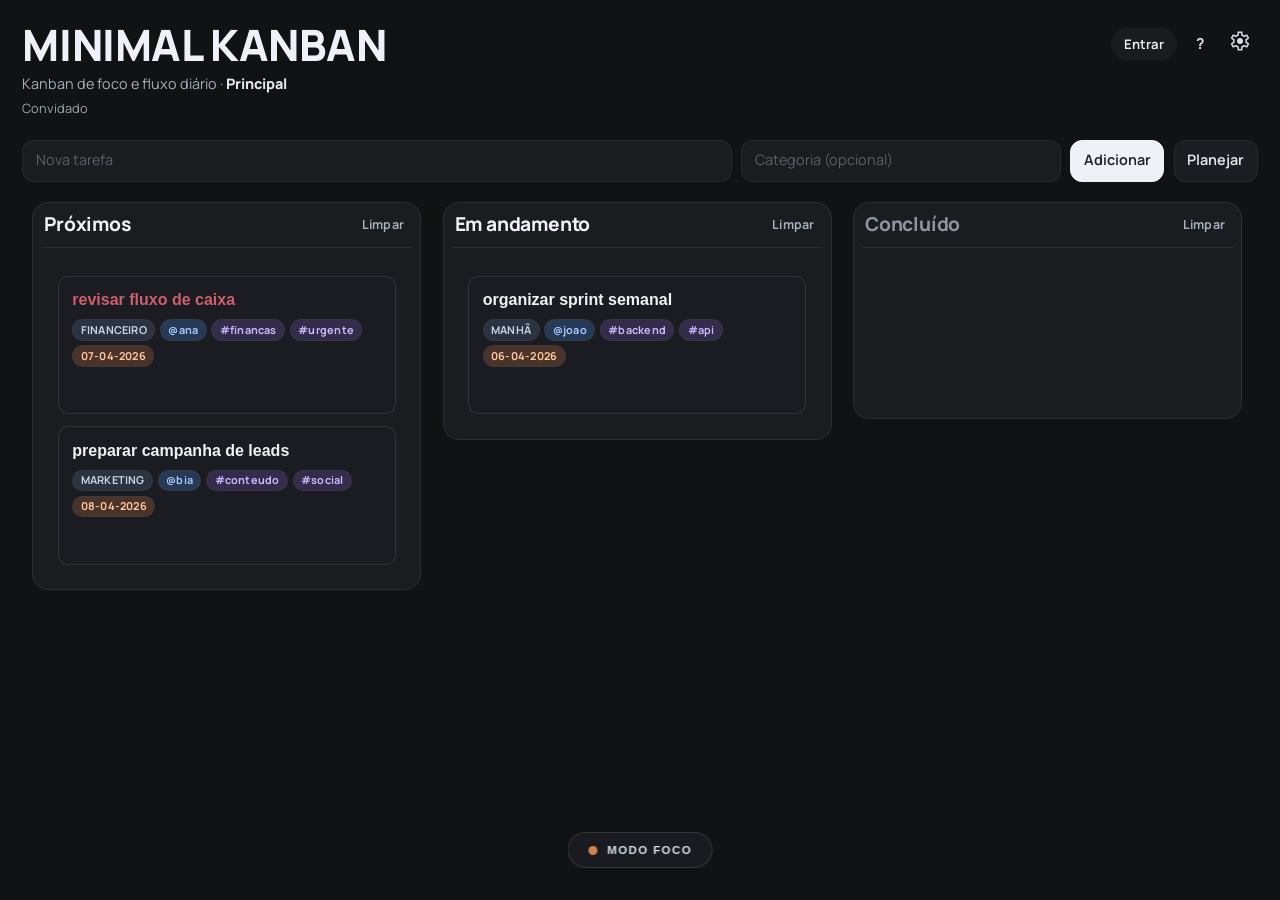
==== commit c55471f4: "feat: simplify task parser commands and align docs/help" ====
--- a/index.html
+++ b/index.html
@@ -3,7 +3,7 @@
 <head>
   <meta charset="UTF-8" />
   <meta name="viewport" content="width=device-width, initial-scale=1.0" />
-  <title>Fluxo Essencial</title>
+  <title>Minimal Kanban</title>
   <link rel="preconnect" href="https://fonts.googleapis.com" />
   <link rel="preconnect" href="https://fonts.gstatic.com" crossorigin />
   <link href="https://fonts.googleapis.com/css2?family=Manrope:wght@400;500;600;700;800&display=swap" rel="stylesheet" />
@@ -15,7 +15,7 @@
     <div class="app-top">
       <header class="topbar">
         <div>
-          <h1>Fluxo Essencial</h1>
+          <h1>Minimal Kanban</h1>
           <p class="subtitle">Kanban de foco e fluxo diário · <span id="board-name">Principal</span></p>
           <p id="auth-status" class="auth-status">Convidado</p>
         </div>
@@ -55,7 +55,7 @@
     </div>
 
     <div class="app-main-scroll">
-      <section class="board" aria-label="Fluxo Essencial">
+      <section class="board" aria-label="Minimal Kanban">
         <article class="column" data-column="todo">
           <div class="column-head">
             <h2>Próximos</h2>
@@ -190,14 +190,14 @@
       </div>
       <ul class="help-list">
         <li>Separe tarefas com <code class="cmd-sep">;</code></li>
-        <li>Use <code class="cmd-progress">!</code> no começo para ir para <strong>Em andamento</strong></li>
-        <li>Use <code class="cmd-priority">!!</code> para marcar prioridade alta</li>
+        <li>Use <code class="cmd-priority">!</code> no começo para marcar prioridade alta</li>
+        <li>Use <code class="cmd-progress">&gt;coluna</code> para escolher a coluna (ex: <code>&gt;em andamento</code>)</li>
         <li>Use <code class="cmd-category">(categoria)</code> para definir a categoria</li>
         <li>Use <code class="cmd-assignee">@responsavel</code> para responsável</li>
         <li>Use <code class="cmd-tag">#tag</code> para tags</li>
         <li>Use <code class="cmd-date">+data</code> para Data (DD-MM-AAAA)</li>
       </ul>
-      <p class="help-example">Exemplo: <code>!criar API (manhã) @joao #backend +05-04-2026</code></p>
+      <p class="help-example">Exemplo: <code>!&gt;em andamento criar API (manhã) @joao #backend +05-04-2026</code></p>
       <div class="help-actions">
         <p class="help-export-note">Gere tarefas automaticamente com IA usando este formato:</p>
         <button id="help-export-prompt-btn" type="button" class="help-export-btn">Copiar prompt para IA</button>
--- a/style.css
+++ b/style.css
@@ -672,9 +672,17 @@
   border-radius: 10px;
   padding: 0.8rem 0.85rem;
   cursor: grab;
+  display: flex;
+  flex-direction: column;
   border: 1px solid color-mix(in srgb, var(--line-soft) 72%, transparent);
   box-shadow: 0 1px 3px rgba(15, 23, 40, 0.06);
   transition: background-color 0.15s ease, border-color 0.15s ease;
+}
+
+.task-main {
+  display: flex;
+  flex-direction: column;
+  flex: 1;
 }
 
 .task:hover {
@@ -844,7 +852,8 @@
 }
 
 .task-actions {
-  margin-top: 0.7rem;
+  margin-top: auto;
+  padding-top: 0.7rem;
   display: flex;
   gap: 0.32rem;
   opacity: 0;
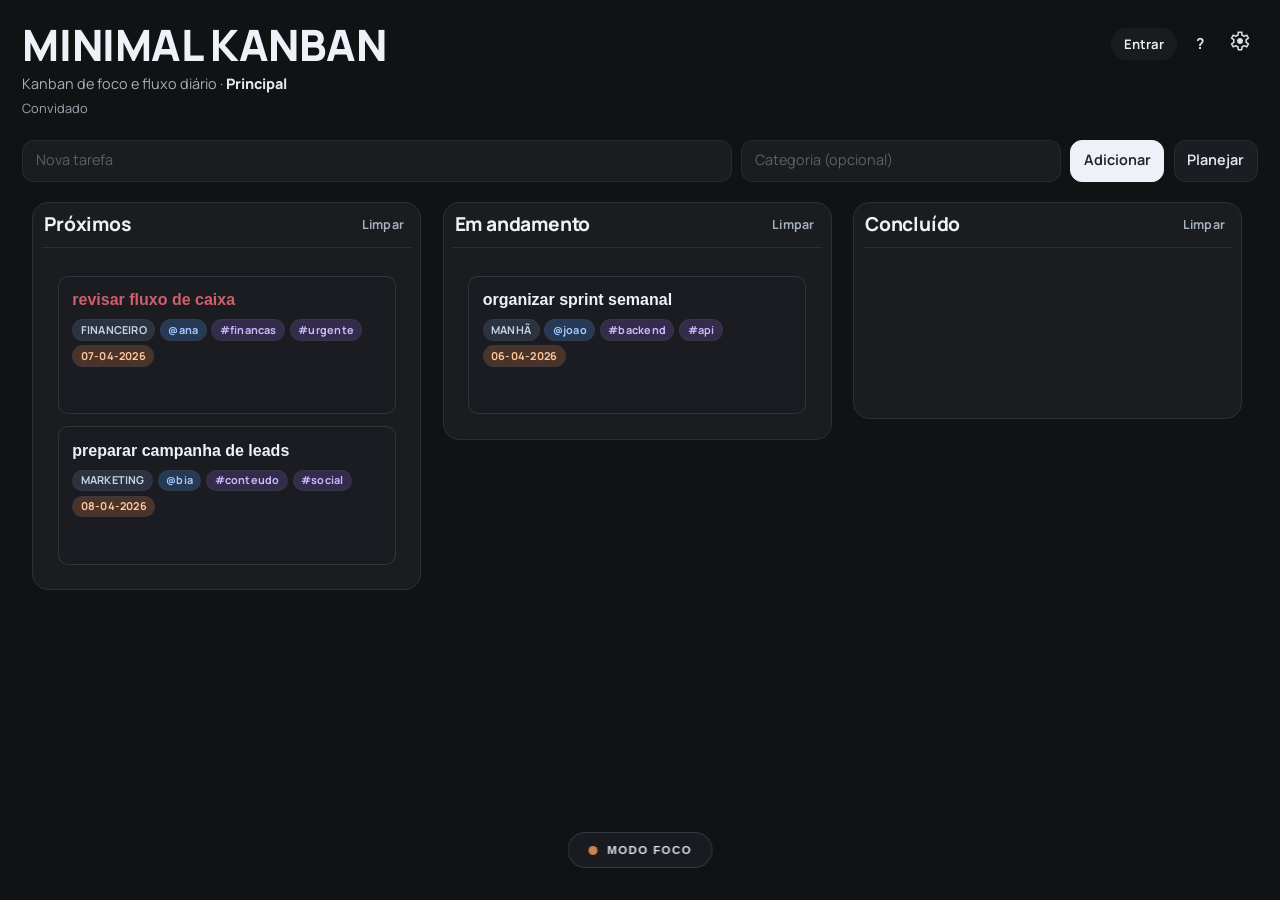
==== commit 431f6853: "chore: rename date label and remove done task strike style" ====
--- a/index.html
+++ b/index.html
@@ -160,7 +160,7 @@
           <input id="task-edit-tags" type="text" maxlength="120" placeholder="financas, urgente" />
         </label>
         <label>
-          Data
+          Data de inicio
           <input id="task-edit-deadline" type="text" maxlength="32" placeholder="02041998" />
         </label>
         <label>
@@ -191,13 +191,13 @@
       <ul class="help-list">
         <li>Separe tarefas com <code class="cmd-sep">;</code></li>
         <li>Use <code class="cmd-priority">!</code> no começo para marcar prioridade alta</li>
-        <li>Use <code class="cmd-progress">&gt;coluna</code> para escolher a coluna (ex: <code>&gt;em andamento</code>)</li>
+        <li>Use <code class="cmd-progress">[coluna]</code> para escolher a coluna (ex: <code>[em andamento]</code>)</li>
         <li>Use <code class="cmd-category">(categoria)</code> para definir a categoria</li>
         <li>Use <code class="cmd-assignee">@responsavel</code> para responsável</li>
         <li>Use <code class="cmd-tag">#tag</code> para tags</li>
-        <li>Use <code class="cmd-date">+data</code> para Data (DD-MM-AAAA)</li>
+        <li>Use <code class="cmd-date">+data</code> para Data de inicio (DD-MM-AAAA)</li>
       </ul>
-      <p class="help-example">Exemplo: <code>!&gt;em andamento criar API (manhã) @joao #backend +05-04-2026</code></p>
+      <p class="help-example">Exemplo: <code>![em andamento] criar API (manhã) @joao #backend +05-04-2026</code></p>
       <div class="help-actions">
         <p class="help-export-note">Gere tarefas automaticamente com IA usando este formato:</p>
         <button id="help-export-prompt-btn" type="button" class="help-export-btn">Copiar prompt para IA</button>
--- a/style.css
+++ b/style.css
@@ -476,9 +476,13 @@
   color: color-mix(in srgb, var(--text) 84%, var(--text-muted));
 }
 
-.help-list .cmd-progress,
 .help-list .cmd-priority {
   color: color-mix(in srgb, #c64f5b 72%, var(--text));
+}
+
+.help-list .cmd-progress {
+  color: #7ed7c2;
+  background: color-mix(in srgb, #173b3a 72%, var(--surface-card));
 }
 
 .help-list .cmd-category {
@@ -581,11 +585,6 @@
   border-color: color-mix(in srgb, var(--line-soft) 62%, transparent);
 }
 
-.column[data-column="done"] h2 {
-  color: color-mix(in srgb, var(--text-muted) 92%, var(--text));
-  opacity: 0.84;
-}
-
 .column[data-column="inprogress"] .task-list {
   border: none;
   box-shadow: none;
@@ -599,17 +598,6 @@
 body.dark .task-list {
   background: color-mix(in srgb, var(--surface-low) 90%, var(--surface-card));
   box-shadow: none;
-}
-
-.column[data-column="done"] {
-  background: color-mix(in srgb, var(--surface-low) 86%, var(--background));
-  border-color: color-mix(in srgb, var(--line-soft) 56%, transparent);
-  box-shadow: none;
-}
-
-body.dark .column[data-column="done"] {
-  background: color-mix(in srgb, var(--surface-low) 90%, var(--surface-card));
-  border-color: #2b2f37;
 }
 
 .task-list {
@@ -655,14 +643,6 @@
   background: color-mix(in srgb, var(--line-soft) 48%, transparent);
 }
 
-.column[data-column="done"] .task-list {
-  background: var(--list-done-bg);
-}
-
-body.dark .column[data-column="done"] .task-list {
-  background: color-mix(in srgb, var(--surface-low) 90%, var(--surface-card));
-}
-
 .task-list.drag-over {
   background: color-mix(in srgb, var(--surface-low) 66%, var(--surface-card));
 }
@@ -699,29 +679,6 @@
 body.dark .task:hover {
   background: color-mix(in srgb, var(--surface-low) 76%, var(--surface-card));
   border-color: color-mix(in srgb, var(--line-soft) 88%, transparent);
-}
-
-.column[data-column="done"] .task {
-  background: var(--done-task-bg);
-}
-
-body.dark .column[data-column="done"] .task {
-  background: color-mix(in srgb, var(--surface-low) 82%, var(--surface-card));
-  border-color: color-mix(in srgb, var(--line-soft) 72%, transparent);
-}
-
-body.dark .column[data-column="done"] .task:hover {
-  background: color-mix(in srgb, var(--surface-low) 76%, var(--surface-card));
-  border-color: color-mix(in srgb, var(--line-soft) 88%, transparent);
-}
-
-.column[data-column="done"] .task-title {
-  color: color-mix(in srgb, var(--text-muted) 82%, var(--text));
-  opacity: 0.9;
-}
-
-.column[data-column="done"] .task-chip {
-  opacity: 0.66;
 }
 
 .task.dragging {
@@ -844,11 +801,6 @@
 
 .task-edit-row button:hover {
   background: color-mix(in srgb, var(--surface-low) 76%, var(--surface-card));
-}
-
-.task.done .task-title {
-  text-decoration: line-through;
-  opacity: 0.52;
 }
 
 .task-actions {
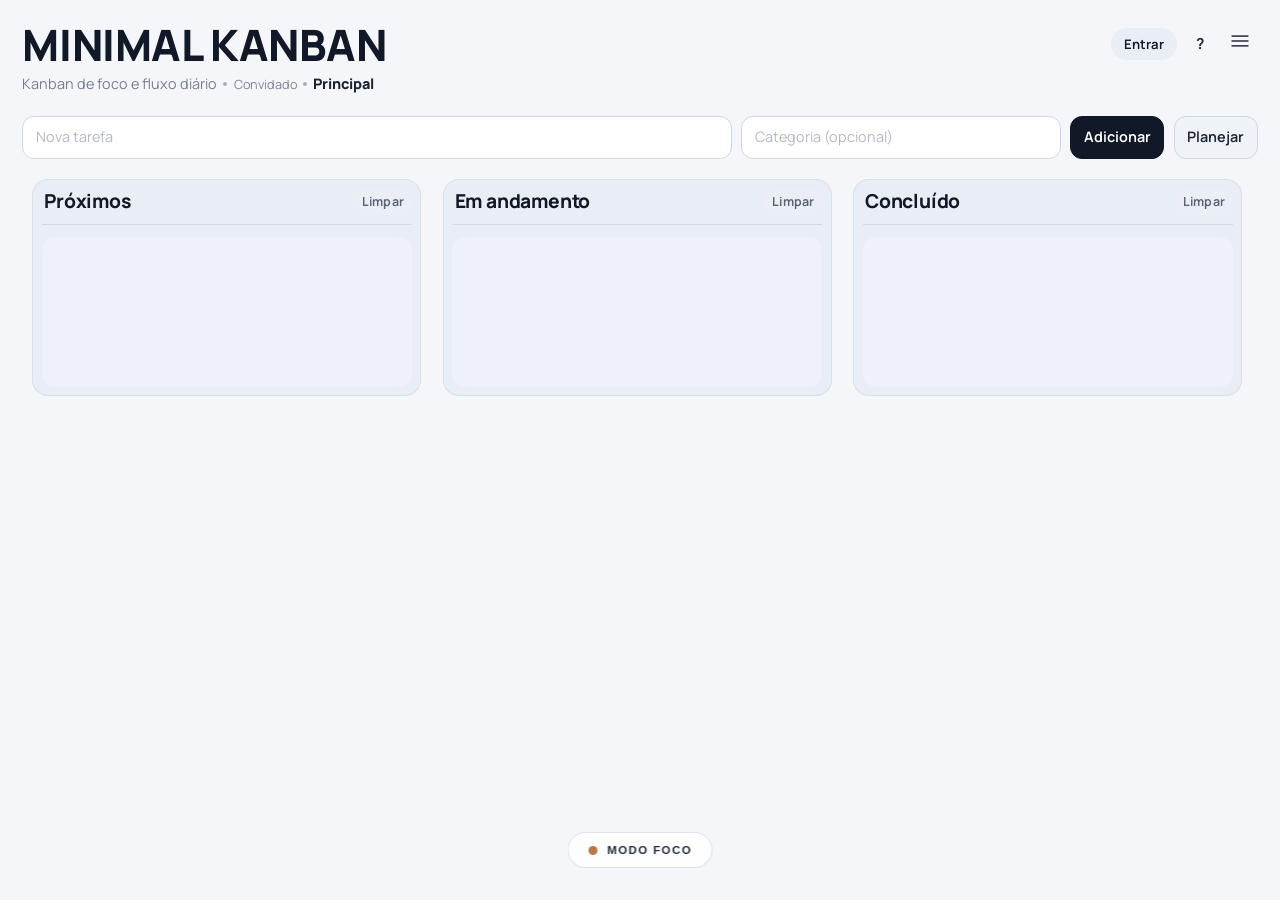
==== commit 1b3c025d: "feat: refine docs nav, username flow, and column deletion safeguards" ====
--- a/index.html
+++ b/index.html
@@ -16,19 +16,25 @@
       <header class="topbar">
         <div>
           <h1>Minimal Kanban</h1>
-          <p class="subtitle">Kanban de foco e fluxo diário · <span id="board-name">Principal</span></p>
-          <p id="auth-status" class="auth-status">Convidado</p>
+          <p class="subtitle">
+            <span>Kanban de foco e fluxo diário</span>
+            <span class="subtitle-bullet" aria-hidden="true"></span>
+            <span id="auth-status" class="auth-status-inline">Convidado</span>
+            <span class="subtitle-bullet" aria-hidden="true"></span>
+            <span id="board-name">Principal</span>
+          </p>
         </div>
         <div class="header-actions">
           <button id="auth-toggle" type="button" class="auth-btn" aria-label="Abrir autenticação">Entrar</button>
           <button id="help-toggle" type="button" class="theme-btn" aria-label="Ajuda" aria-expanded="false">?</button>
           <div class="settings-wrap">
             <button id="settings-toggle" type="button" class="theme-btn" aria-label="Configurações" aria-expanded="false" aria-haspopup="true">
-              <span class="material-symbols-outlined">settings</span>
+              <span class="material-symbols-outlined">menu</span>
             </button>
             <div id="settings-menu" class="settings-menu" hidden>
               <div class="settings-group">
                 <p class="settings-title">Kanban</p>
+                <button id="settings-change-username" type="button" class="settings-item" aria-label="Alterar usuario">Alterar usuario</button>
                 <button id="board-toggle" type="button" class="settings-item" aria-label="Abrir tabelas">Tabelas</button>
                 <button id="settings-columns-toggle" type="button" class="settings-item" aria-label="Abrir colunas">Colunas</button>
               </div>
@@ -234,6 +240,26 @@
     </section>
   </div>
 
+  <div id="username-modal-overlay" class="modal-overlay" hidden>
+    <section class="ai-modal" role="dialog" aria-modal="true" aria-labelledby="username-modal-title">
+      <div class="ai-modal-head">
+        <h2 id="username-modal-title">Escolha seu usuário</h2>
+      </div>
+      <p id="username-modal-subtitle">Defina um usuário para aparecer no seu perfil.</p>
+      <form id="username-form" class="auth-form">
+        <label>
+          Usuário
+          <input id="username-input" type="text" maxlength="24" placeholder="ex: wesley.dev" required />
+        </label>
+        <p id="username-error" class="auth-error" aria-live="polite"></p>
+      </form>
+      <div class="ai-modal-actions">
+        <button id="username-skip-btn" type="button" class="secondary">Agora não</button>
+        <button id="username-save-btn" type="button" class="primary">Salvar usuário</button>
+      </div>
+    </section>
+  </div>
+
   <script type="module" src="src/app.js"></script>
 </body>
 </html>
--- a/style.css
+++ b/style.css
@@ -159,6 +159,83 @@
   gap: 0.4rem;
 }
 
+.sort-wrap {
+  position: relative;
+}
+
+.sort-toggle {
+  list-style: none;
+  border: none;
+  width: 2.05rem;
+  height: 2rem;
+  border-radius: 999px;
+  background: transparent;
+  color: color-mix(in srgb, var(--text) 78%, var(--text-muted));
+  display: inline-flex;
+  align-items: center;
+  justify-content: center;
+  gap: 0;
+  cursor: pointer;
+  user-select: none;
+}
+
+.sort-icon-up,
+.sort-icon-down {
+  display: inline-block;
+  font-size: 0.78rem;
+  line-height: 1;
+}
+
+.sort-toggle::-webkit-details-marker {
+  display: none;
+}
+
+.sort-toggle:hover {
+  background: color-mix(in srgb, var(--surface-low) 86%, var(--surface-card));
+  color: var(--text);
+}
+
+.sort-menu {
+  position: absolute;
+  top: calc(100% + 0.35rem);
+  right: 0;
+  min-width: 170px;
+  padding: 0.35rem;
+  border-radius: 12px;
+  background: color-mix(in srgb, var(--surface-card) 92%, var(--surface-low));
+  border: 1px solid color-mix(in srgb, var(--line-soft) 52%, transparent);
+  box-shadow: 0 12px 22px rgba(0, 0, 0, 0.18);
+  display: grid;
+  gap: 0.26rem;
+  z-index: 95;
+}
+
+.sort-item {
+  border: none;
+  border-radius: 8px;
+  background: transparent;
+  color: color-mix(in srgb, var(--text) 86%, var(--text-muted));
+  font: inherit;
+  font-size: 0.82rem;
+  font-weight: 620;
+  line-height: 1.2;
+  padding: 0.38rem 0.46rem;
+  text-align: left;
+  cursor: pointer;
+}
+
+.sort-item:hover,
+.sort-item.active {
+  background: color-mix(in srgb, var(--surface-low) 82%, var(--surface-card));
+  color: var(--text);
+}
+
+.sort-separator {
+  height: 1px;
+  margin: 0.1rem 0;
+  background: color-mix(in srgb, var(--line-soft) 52%, transparent);
+}
+
 #help-toggle {
   width: 2rem;
   height: 2rem;
@@ -192,12 +269,23 @@
   margin: 0.35rem 0 0;
   font-size: 0.9rem;
   color: color-mix(in srgb, var(--text-muted) 90%, white 10%);
-}
-
-.auth-status {
-  margin: 0.3rem 0 0;
-  font-size: 0.8rem;
-  color: color-mix(in srgb, var(--text-muted) 86%, white 8%);
+  display: inline-flex;
+  align-items: center;
+  flex-wrap: wrap;
+  gap: 0.38rem;
+}
+
+.subtitle-bullet {
+  width: 4px;
+  height: 4px;
+  border-radius: 999px;
+  background: color-mix(in srgb, var(--text-muted) 72%, transparent);
+  opacity: 0.75;
+}
+
+.auth-status-inline {
+  font-size: 0.88em;
+  color: color-mix(in srgb, var(--text-muted) 84%, white 8%);
 }
 
 #board-name {
@@ -563,6 +651,12 @@
   border-bottom: 1px solid color-mix(in srgb, var(--line-soft) 56%, transparent);
 }
 
+.column-controls {
+  display: inline-flex;
+  align-items: center;
+  gap: 0.35rem;
+}
+
 body:not(.dark) .column-head {
   border-bottom-color: color-mix(in srgb, var(--line-soft) 86%, transparent);
 }
@@ -577,6 +671,30 @@
   color: var(--text);
 }
 
+.column-title-btn {
+  border: none;
+  background: transparent;
+  color: inherit;
+  font: inherit;
+  font-size: inherit;
+  font-weight: inherit;
+  letter-spacing: inherit;
+  line-height: inherit;
+  margin: 0;
+  padding: 0.12rem 0.36rem 0.12rem 0.2rem;
+  border-radius: 8px;
+  display: inline-flex;
+  align-items: center;
+  gap: 0.28rem;
+  cursor: default;
+}
+
+.column-title-hint {
+  display: none;
+  font-size: 0.86rem;
+  color: color-mix(in srgb, var(--text) 62%, var(--text-muted));
+}
+
 .column[data-column="inprogress"] h2 {
   color: var(--text);
 }
@@ -645,6 +763,55 @@
 
 .task-list.drag-over {
   background: color-mix(in srgb, var(--surface-low) 66%, var(--surface-card));
+}
+
+.column-collapse-btn {
+  margin-top: 0.1rem;
+  border: none;
+  border-radius: 999px;
+  background: color-mix(in srgb, var(--surface-low) 84%, var(--surface-card));
+  width: 46px;
+  height: 16px;
+  padding: 0;
+  cursor: pointer;
+  transition: background-color 0.16s ease;
+}
+
+.column-collapse-btn:hover {
+  background: color-mix(in srgb, var(--surface-low) 72%, var(--surface-card));
+  color: var(--text);
+}
+
+.column-collapse-btn::before {
+  content: "";
+  display: block;
+  width: 26px;
+  height: 3px;
+  margin: 0 auto;
+  border-radius: 999px;
+  background: color-mix(in srgb, var(--line-soft) 76%, transparent);
+}
+
+.column .task-list {
+  transition: max-height 0.24s ease, min-height 0.2s ease, padding 0.2s ease, opacity 0.18s ease;
+}
+
+.column.is-collapsed {
+  gap: 0.42rem;
+}
+
+.column.is-collapsed .clear-column-btn {
+  display: none;
+}
+
+.column.is-collapsed .task-list {
+  min-height: 0 !important;
+  max-height: 0 !important;
+  padding-top: 0 !important;
+  padding-bottom: 0 !important;
+  opacity: 0;
+  overflow: hidden;
+  pointer-events: none;
 }
 
 .task {
@@ -1061,6 +1228,9 @@
   transform: translateX(-50%) scale(var(--ui-scale));
   transform-origin: bottom center;
   z-index: 120;
+  display: inline-flex;
+  gap: 0.46rem;
+  align-items: center;
 }
 
 .focus-btn {
@@ -1141,21 +1311,91 @@
   box-shadow: 0 6px 18px rgba(0, 0, 0, 0.32);
 }
 
+body.focus-mode .column-title-static {
+  font-weight: 740;
+}
+
 body.focus-mode .column {
   display: none;
 }
 
-body.focus-mode .column[data-column="inprogress"],
 body.focus-mode .column[data-focus-main="true"] {
   display: flex;
 }
 
-body.focus-mode .column[data-column="inprogress"] h2::after,
+body.focus-mode .column-collapse-btn {
+  display: none;
+}
+
 body.focus-mode .column[data-focus-main="true"] h2::after {
-  content: " · foco";
+  content: " - foco";
   font-size: 0.72em;
   letter-spacing: 0.1em;
   color: color-mix(in srgb, var(--primary) 72%, var(--text));
+}
+
+body.focus-mode .focus-column-picker {
+  position: relative;
+}
+
+body.focus-mode .focus-column-trigger {
+  list-style: none;
+  border: 1px solid color-mix(in srgb, var(--line-soft) 64%, transparent);
+  border-radius: 9px;
+  background: color-mix(in srgb, var(--surface-low) 62%, var(--surface-card));
+  width: 34px;
+  height: 30px;
+  display: inline-grid;
+  place-items: center;
+  cursor: pointer;
+}
+
+body.focus-mode .focus-column-trigger::-webkit-details-marker {
+  display: none;
+}
+
+body.focus-mode .focus-column-trigger::before {
+  content: "<";
+  font-size: 0.96rem;
+  color: color-mix(in srgb, var(--text) 82%, var(--text-muted));
+  line-height: 1;
+}
+
+body.focus-mode .focus-column-picker[open] .focus-column-trigger::before {
+  content: "v";
+}
+
+body.focus-mode .focus-column-menu {
+  position: absolute;
+  top: calc(100% + 0.28rem);
+  right: 0;
+  min-width: 170px;
+  padding: 0.3rem;
+  border-radius: 10px;
+  border: 1px solid color-mix(in srgb, var(--line-soft) 62%, transparent);
+  background: color-mix(in srgb, var(--surface-card) 94%, var(--surface-low));
+  display: grid;
+  gap: 0.22rem;
+  z-index: 30;
+}
+
+body.focus-mode .focus-column-option {
+  border: none;
+  border-radius: 8px;
+  background: transparent;
+  color: color-mix(in srgb, var(--text) 82%, var(--text-muted));
+  font: inherit;
+  font-size: 0.82rem;
+  font-weight: 620;
+  text-align: left;
+  padding: 0.32rem 0.45rem;
+  cursor: pointer;
+}
+
+body.focus-mode .focus-column-option:hover,
+body.focus-mode .focus-column-option.active {
+  background: color-mix(in srgb, var(--surface-low) 66%, var(--surface-card));
+  color: var(--text);
 }
 
 .focus-btn.pulse {
@@ -1384,6 +1624,41 @@
 
 #columns-list {
   max-height: 28vh;
+}
+
+.columns-danger-wrap {
+  margin-top: 0.45rem;
+}
+
+.columns-danger-btn {
+  width: 100%;
+  border: none;
+  border-radius: 9px;
+  background: color-mix(in srgb, var(--surface-low) 90%, var(--surface-card));
+  color: #8a5757;
+  font: inherit;
+  font-size: 0.82rem;
+  font-weight: 650;
+  padding: 0.45rem 0.55rem;
+  cursor: pointer;
+  text-align: left;
+}
+
+.columns-danger-btn:hover {
+  background: color-mix(in srgb, var(--surface-low) 76%, var(--surface-card));
+}
+
+.columns-danger-confirm {
+  margin-top: 0;
+  justify-content: flex-start;
+  align-items: center;
+  flex-wrap: wrap;
+}
+
+.columns-danger-confirm span {
+  font-size: 0.76rem;
+  color: color-mix(in srgb, var(--text) 78%, var(--text-muted));
+  margin-right: 0.15rem;
 }
 
 .boards-create input,
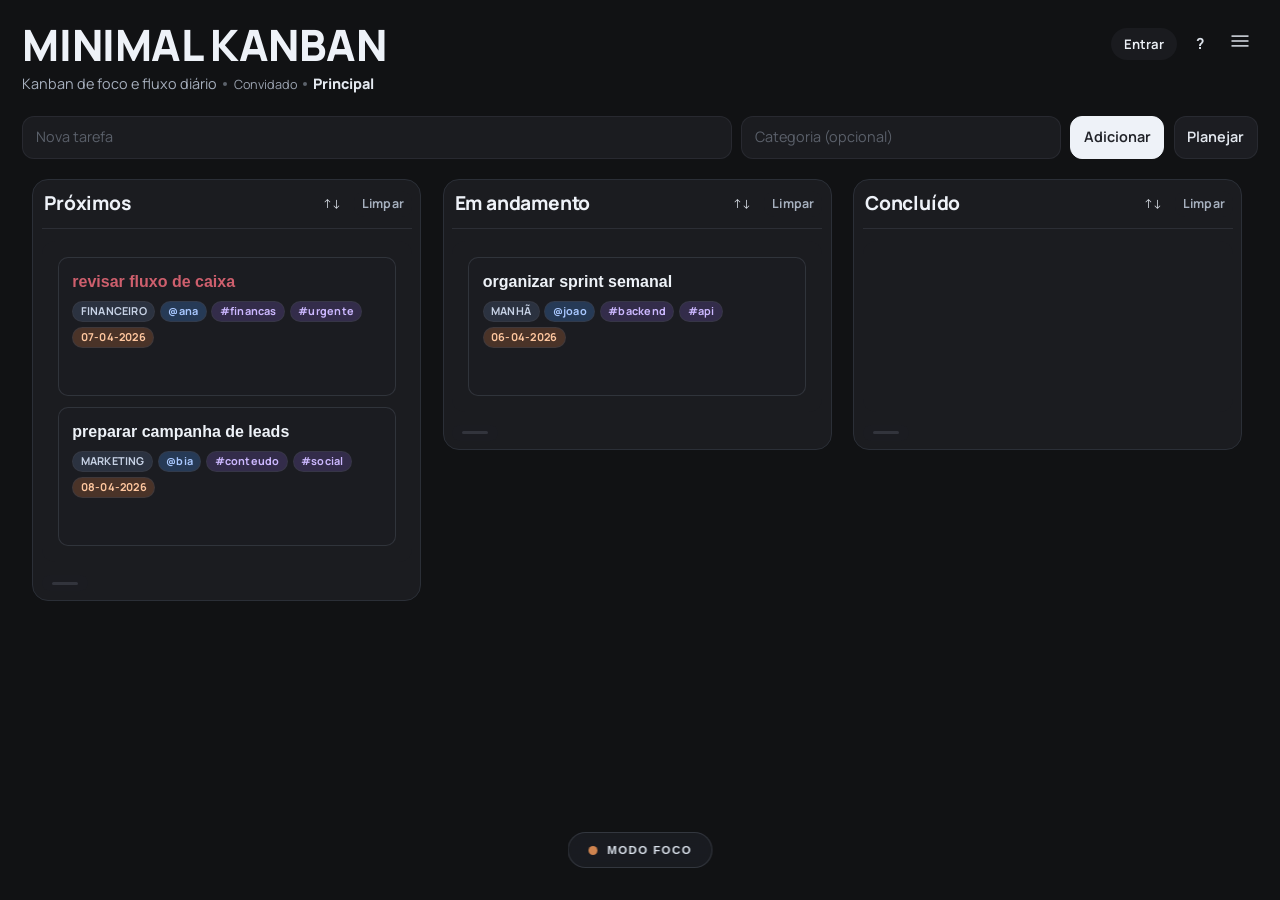
==== commit 242f47ed: "feat: prefill last login email in auth modal" ====
--- a/index.html
+++ b/index.html
@@ -221,11 +221,11 @@
       <form id="auth-form" class="auth-form">
         <label>
           E-mail
-          <input id="auth-email" type="email" placeholder="voce@email.com" required />
+          <input id="auth-email" type="email" placeholder="voce@email.com" autocomplete="email" required />
         </label>
         <label>
           Senha
-          <input id="auth-password" type="password" placeholder="••••••••" minlength="6" required />
+          <input id="auth-password" type="password" placeholder="••••••••" autocomplete="current-password" minlength="6" required />
         </label>
         <p id="auth-error" class="auth-error" aria-live="polite"></p>
       </form>
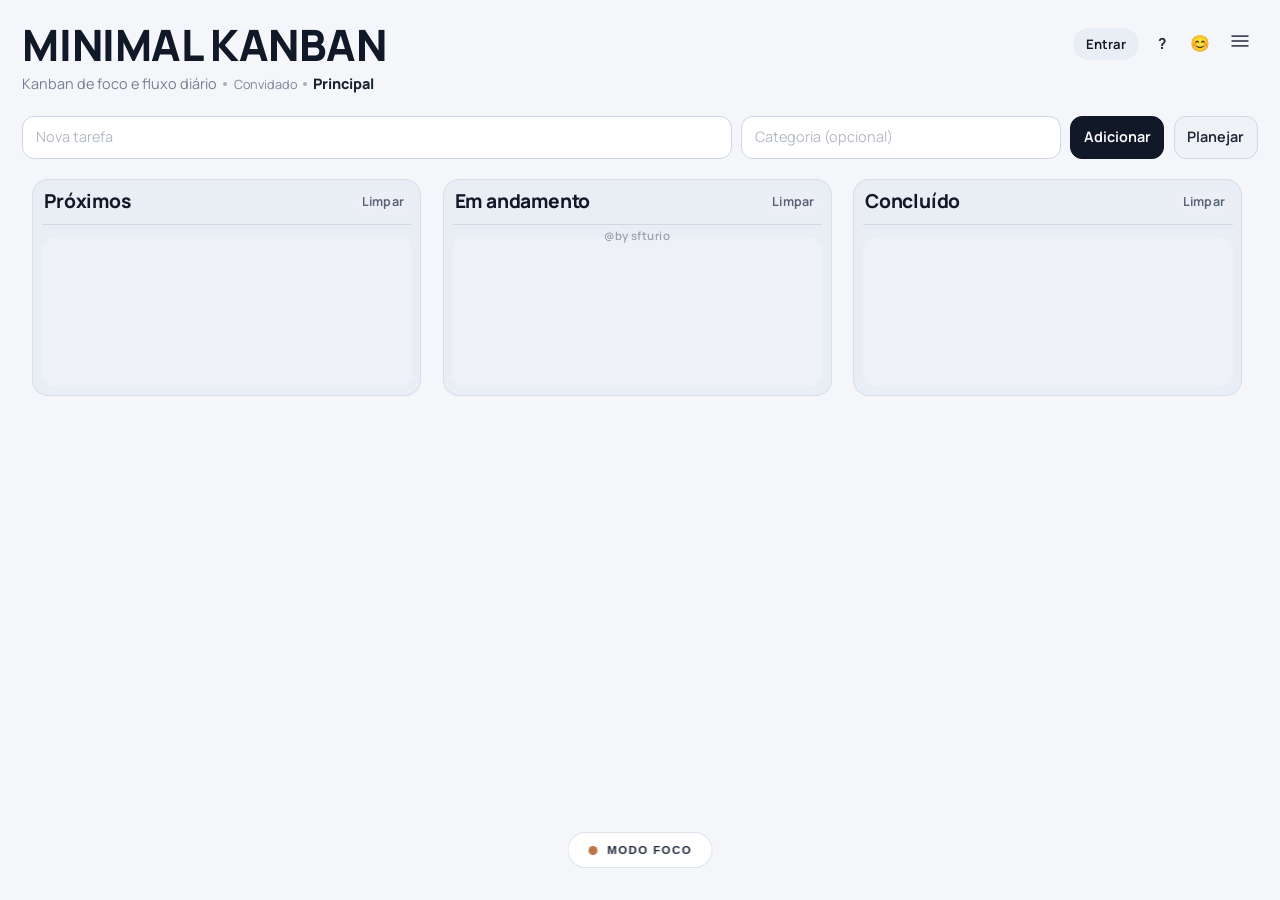
==== commit 44caa585: "Adiciona controle de zoom e refina dimensao visual dos cards" ====
--- a/index.html
+++ b/index.html
@@ -27,6 +27,7 @@
         <div class="header-actions">
           <button id="auth-toggle" type="button" class="auth-btn" aria-label="Abrir autenticação">Entrar</button>
           <button id="help-toggle" type="button" class="theme-btn" aria-label="Ajuda" aria-expanded="false">?</button>
+          <button id="emoji-toggle" type="button" class="theme-btn" aria-label="Abrir emojis" title="Emojis">😊</button>
           <div class="settings-wrap">
             <button id="settings-toggle" type="button" class="theme-btn" aria-label="Configurações" aria-expanded="false" aria-haspopup="true">
               <span class="material-symbols-outlined">menu</span>
@@ -37,6 +38,8 @@
                 <button id="settings-change-username" type="button" class="settings-item" aria-label="Alterar usuario">Alterar usuario</button>
                 <button id="board-toggle" type="button" class="settings-item" aria-label="Abrir tabelas">Tabelas</button>
                 <button id="settings-columns-toggle" type="button" class="settings-item" aria-label="Abrir colunas">Colunas</button>
+                <button id="settings-export-backup" type="button" class="settings-item" aria-label="Exportar backup">Exportar backup</button>
+                <button id="settings-import-backup" type="button" class="settings-item" aria-label="Importar backup">Importar backup</button>
               </div>
               <div class="settings-separator"></div>
               <div class="settings-group">
@@ -46,6 +49,11 @@
                   <span>Tema</span>
                   <span id="theme-label" class="settings-theme-state">Dark</span>
                 </button>
+                <label class="settings-zoom-control" for="settings-zoom-range">
+                  <span class="settings-zoom-title">Zoom</span>
+                  <span id="settings-zoom-value" class="settings-zoom-value">100%</span>
+                </label>
+                <input id="settings-zoom-range" class="settings-zoom-range" type="range" min="85" max="115" step="1" value="100" aria-label="Zoom da página" />
               </div>
             </div>
           </div>
@@ -86,6 +94,7 @@
           <div class="task-list" id="done-list"></div>
         </article>
       </section>
+      <footer class="app-signature" aria-label="Assinatura do app">@by sfturio</footer>
     </div>
 
   </main>
@@ -132,15 +141,13 @@
           <input id="new-column-input" type="text" placeholder="Nova coluna" maxlength="40" />
           <button id="create-column-btn" type="button">+ Nova coluna</button>
         </div>
-      </div>
-      <div id="boards-backup-section" class="boards-backup">
-        <button id="export-backup-btn" type="button">Exportar backup</button>
-        <button id="import-backup-btn" type="button">Importar backup</button>
-        <input id="backup-file-input" type="file" accept="application/json" hidden />
-      </div>
-      <p id="backup-status" class="backup-status" aria-live="polite"></p>
+        <div id="columns-danger-slot" class="columns-danger-wrap"></div>
+      </div>
     </aside>
   </div>
+
+  <input id="backup-file-input" type="file" accept="application/json" hidden />
+  <p id="backup-status" class="backup-status" aria-live="polite" hidden></p>
 
   <div id="task-modal-overlay" class="modal-overlay" hidden>
     <section class="ai-modal" role="dialog" aria-modal="true" aria-labelledby="task-modal-title">
@@ -152,6 +159,10 @@
         <label>
           Título
           <input id="task-edit-title" type="text" maxlength="120" placeholder="Revisar fluxo de caixa" />
+        </label>
+        <label>
+          Descrição
+          <textarea id="task-edit-description" maxlength="500" rows="3" placeholder="Detalhes da tarefa..."></textarea>
         </label>
         <label>
           Categoria
@@ -211,6 +222,31 @@
     </section>
   </div>
 
+  <div id="emoji-modal-overlay" class="modal-overlay" hidden>
+    <section class="ai-modal emoji-modal" role="dialog" aria-modal="true" aria-labelledby="emoji-modal-title">
+      <div class="ai-modal-head">
+        <h2 id="emoji-modal-title">Emojis rápidos</h2>
+        <button id="emoji-close-btn" type="button" class="icon-close" aria-label="Fechar menu de emojis">×</button>
+      </div>
+      <p>Clique em um emoji para copiar.</p>
+      <div id="emoji-grid" class="emoji-grid" aria-label="Lista de emojis">
+        <button type="button" class="emoji-item" data-emoji="⏭️">⏭️</button>
+        <button type="button" class="emoji-item" data-emoji="🎯">🎯</button>
+        <button type="button" class="emoji-item" data-emoji="✅">✅</button>
+        <button type="button" class="emoji-item" data-emoji="🧠">🧠</button>
+        <button type="button" class="emoji-item" data-emoji="📌">📌</button>
+        <button type="button" class="emoji-item" data-emoji="🚀">🚀</button>
+        <button type="button" class="emoji-item" data-emoji="🔥">🔥</button>
+        <button type="button" class="emoji-item" data-emoji="📅">📅</button>
+        <button type="button" class="emoji-item" data-emoji="💡">💡</button>
+        <button type="button" class="emoji-item" data-emoji="📚">📚</button>
+        <button type="button" class="emoji-item" data-emoji="🛠️">🛠️</button>
+        <button type="button" class="emoji-item" data-emoji="🎨">🎨</button>
+      </div>
+      <p id="emoji-copy-status" class="emoji-copy-status" aria-live="polite"> </p>
+    </section>
+  </div>
+
   <div id="auth-modal-overlay" class="modal-overlay" hidden>
     <section class="ai-modal" role="dialog" aria-modal="true" aria-labelledby="auth-modal-title">
       <div class="ai-modal-head">
--- a/style.css
+++ b/style.css
@@ -140,6 +140,16 @@
   background: color-mix(in srgb, var(--line-soft) 48%, transparent);
 }
 
+.app-signature {
+  margin: 0.95rem 0 0.2rem;
+  text-align: center;
+  font-size: 0.72rem;
+  font-weight: 600;
+  letter-spacing: 0.04em;
+  color: color-mix(in srgb, var(--text-muted) 76%, transparent);
+  opacity: 0.8;
+}
+
 .topbar {
   display: flex;
   justify-content: space-between;
@@ -402,6 +412,33 @@
   color: color-mix(in srgb, var(--text) 70%, var(--text-muted));
 }
 
+.settings-zoom-control {
+  margin-top: 0.12rem;
+  padding: 0.18rem 0.5rem 0.06rem;
+  display: flex;
+  align-items: center;
+  justify-content: space-between;
+  gap: 0.4rem;
+}
+
+.settings-zoom-title {
+  font-size: 0.76rem;
+  font-weight: 650;
+  color: color-mix(in srgb, var(--text) 82%, var(--text-muted));
+}
+
+.settings-zoom-value {
+  font-size: 0.74rem;
+  font-weight: 760;
+  color: color-mix(in srgb, var(--text) 84%, var(--text-muted));
+}
+
+.settings-zoom-range {
+  width: 100%;
+  margin: 0;
+  accent-color: color-mix(in srgb, var(--accent, #6f9dff) 72%, var(--text));
+}
+
 .task-form {
   display: grid;
   grid-template-columns: minmax(320px, 1fr) minmax(220px, 320px) auto auto;
@@ -536,6 +573,8 @@
 .board {
   display: grid;
   grid-template-columns: repeat(3, minmax(280px, 1fr));
+  grid-auto-rows: 12px;
+  grid-auto-flow: row dense;
   gap: 1.35rem;
   align-items: start;
   overflow: visible;
@@ -630,9 +669,43 @@
   color: var(--text);
 }
 
+.emoji-modal {
+  width: min(420px, 100%);
+}
+
+.emoji-grid {
+  margin-top: 0.25rem;
+  display: grid;
+  grid-template-columns: repeat(6, minmax(0, 1fr));
+  gap: 0.42rem;
+}
+
+.emoji-item {
+  border: 1px solid color-mix(in srgb, var(--line-soft) 56%, transparent);
+  border-radius: 10px;
+  background: color-mix(in srgb, var(--surface-low) 82%, var(--surface-card));
+  color: var(--text);
+  font-size: 1.2rem;
+  line-height: 1;
+  min-height: 2.35rem;
+  cursor: pointer;
+}
+
+.emoji-item:hover {
+  background: color-mix(in srgb, var(--surface-low) 70%, var(--surface-card));
+}
+
+.emoji-copy-status {
+  min-height: 1.2rem;
+  margin: 0.55rem 0 0;
+  font-size: 0.8rem;
+  color: color-mix(in srgb, var(--text-muted) 82%, var(--text));
+}
+
 .column {
   display: flex;
   flex-direction: column;
+  grid-row: span var(--column-row-span, 1);
   gap: 0.72rem;
   padding: 0.52rem;
   border-radius: 16px;
@@ -649,6 +722,18 @@
   gap: 0.6rem;
   padding-bottom: 0.52rem;
   border-bottom: 1px solid color-mix(in srgb, var(--line-soft) 56%, transparent);
+}
+
+.column.column-dragging {
+  opacity: 0.45;
+}
+
+.column.column-drop-before {
+  box-shadow: inset 0 3px 0 color-mix(in srgb, var(--primary) 72%, white);
+}
+
+.column.column-drop-after {
+  box-shadow: inset 0 -3px 0 color-mix(in srgb, var(--primary) 72%, white);
 }
 
 .column-controls {
@@ -708,6 +793,19 @@
   box-shadow: none;
 }
 
+.column.is-important-column {
+  background: color-mix(in srgb, #4a1f26 22%, var(--surface-low));
+  border-color: color-mix(in srgb, #9e3c4e 42%, var(--line-soft));
+}
+
+.column.is-important-column .task-list {
+  background: color-mix(in srgb, #3c1b21 26%, var(--list-bg));
+}
+
+.column.is-important-column .column-head {
+  border-bottom-color: color-mix(in srgb, #9e3c4e 34%, var(--line-soft));
+}
+
 body.dark .column {
   background: color-mix(in srgb, var(--surface-low) 90%, var(--surface-card));
   border-color: #2b2f37;
@@ -759,6 +857,10 @@
 
 .task-list.task-list-capped::-webkit-scrollbar-thumb:hover {
   background: color-mix(in srgb, var(--line-soft) 48%, transparent);
+}
+
+body.drag-scroll-main-only .task-list.task-list-capped {
+  overflow-y: hidden !important;
 }
 
 .task-list.drag-over {
@@ -817,7 +919,7 @@
 .task {
   background: var(--surface-card);
   border-radius: 10px;
-  padding: 0.8rem 0.85rem;
+  padding: 0.62rem 0.72rem;
   cursor: grab;
   display: flex;
   flex-direction: column;
@@ -1231,6 +1333,10 @@
   display: inline-flex;
   gap: 0.46rem;
   align-items: center;
+}
+
+body.overlay-open .focus-wrap {
+  display: none;
 }
 
 .focus-btn {
@@ -1295,6 +1401,7 @@
 
 body.focus-mode .board {
   grid-template-columns: minmax(320px, 760px);
+  grid-auto-rows: auto;
   justify-content: center;
 }
 
@@ -1343,11 +1450,17 @@
   border: 1px solid color-mix(in srgb, var(--line-soft) 64%, transparent);
   border-radius: 9px;
   background: color-mix(in srgb, var(--surface-low) 62%, var(--surface-card));
-  width: 34px;
+  min-width: 88px;
   height: 30px;
-  display: inline-grid;
-  place-items: center;
-  cursor: pointer;
+  display: inline-flex;
+  align-items: center;
+  justify-content: center;
+  gap: 0.3rem;
+  padding: 0 0.5rem;
+  cursor: pointer;
+  color: color-mix(in srgb, var(--text) 88%, var(--text-muted));
+  font-size: 0.82rem;
+  font-weight: 680;
 }
 
 body.focus-mode .focus-column-trigger::-webkit-details-marker {
@@ -1356,8 +1469,8 @@
 
 body.focus-mode .focus-column-trigger::before {
   content: "<";
-  font-size: 0.96rem;
-  color: color-mix(in srgb, var(--text) 82%, var(--text-muted));
+  font-size: 0.8rem;
+  color: color-mix(in srgb, var(--text) 78%, var(--text-muted));
   line-height: 1;
 }
 
@@ -1502,6 +1615,23 @@
   padding: 0.16rem;
 }
 
+#columns-list .board-item[data-column-id] {
+  cursor: grab;
+  user-select: none;
+}
+
+#columns-list .board-item[data-column-id].column-panel-dragging {
+  opacity: 0.46;
+}
+
+#columns-list .board-item[data-column-id].column-panel-drop-before {
+  box-shadow: inset 0 3px 0 color-mix(in srgb, var(--primary) 72%, white);
+}
+
+#columns-list .board-item[data-column-id].column-panel-drop-after {
+  box-shadow: inset 0 -3px 0 color-mix(in srgb, var(--primary) 72%, white);
+}
+
 .board-item.active-table {
   padding: 0.24rem;
 }
@@ -1550,6 +1680,22 @@
 .board-actions button[data-action="delete"],
 .board-actions button[data-action="delete-column"] {
   color: #8a5757;
+}
+
+.board-actions .important-toggle.active {
+  color: #cf7280;
+  background: color-mix(in srgb, #4a1f26 34%, var(--surface-low));
+}
+
+.board-actions .important-toggle {
+  min-width: 2rem;
+  text-align: center;
+  font-weight: 800;
+  letter-spacing: 0;
+}
+
+.board-actions .important-toggle.active:hover {
+  background: color-mix(in srgb, #4a1f26 44%, var(--surface-low));
 }
 
 .board-actions button:disabled {
@@ -1851,7 +1997,8 @@
 }
 
 .task-modal-fields input,
-.task-modal-fields select {
+.task-modal-fields select,
+.task-modal-fields textarea {
   border: none;
   border-radius: 10px;
   background: var(--surface-low);
@@ -1863,7 +2010,8 @@
 }
 
 .task-modal-fields input:focus,
-.task-modal-fields select:focus {
+.task-modal-fields select:focus,
+.task-modal-fields textarea:focus {
   outline: 1px solid var(--line-soft);
 }
 
@@ -1940,6 +2088,7 @@
 
   .board {
     grid-template-columns: 1fr;
+    grid-auto-rows: auto;
     overflow: visible;
   }
 
